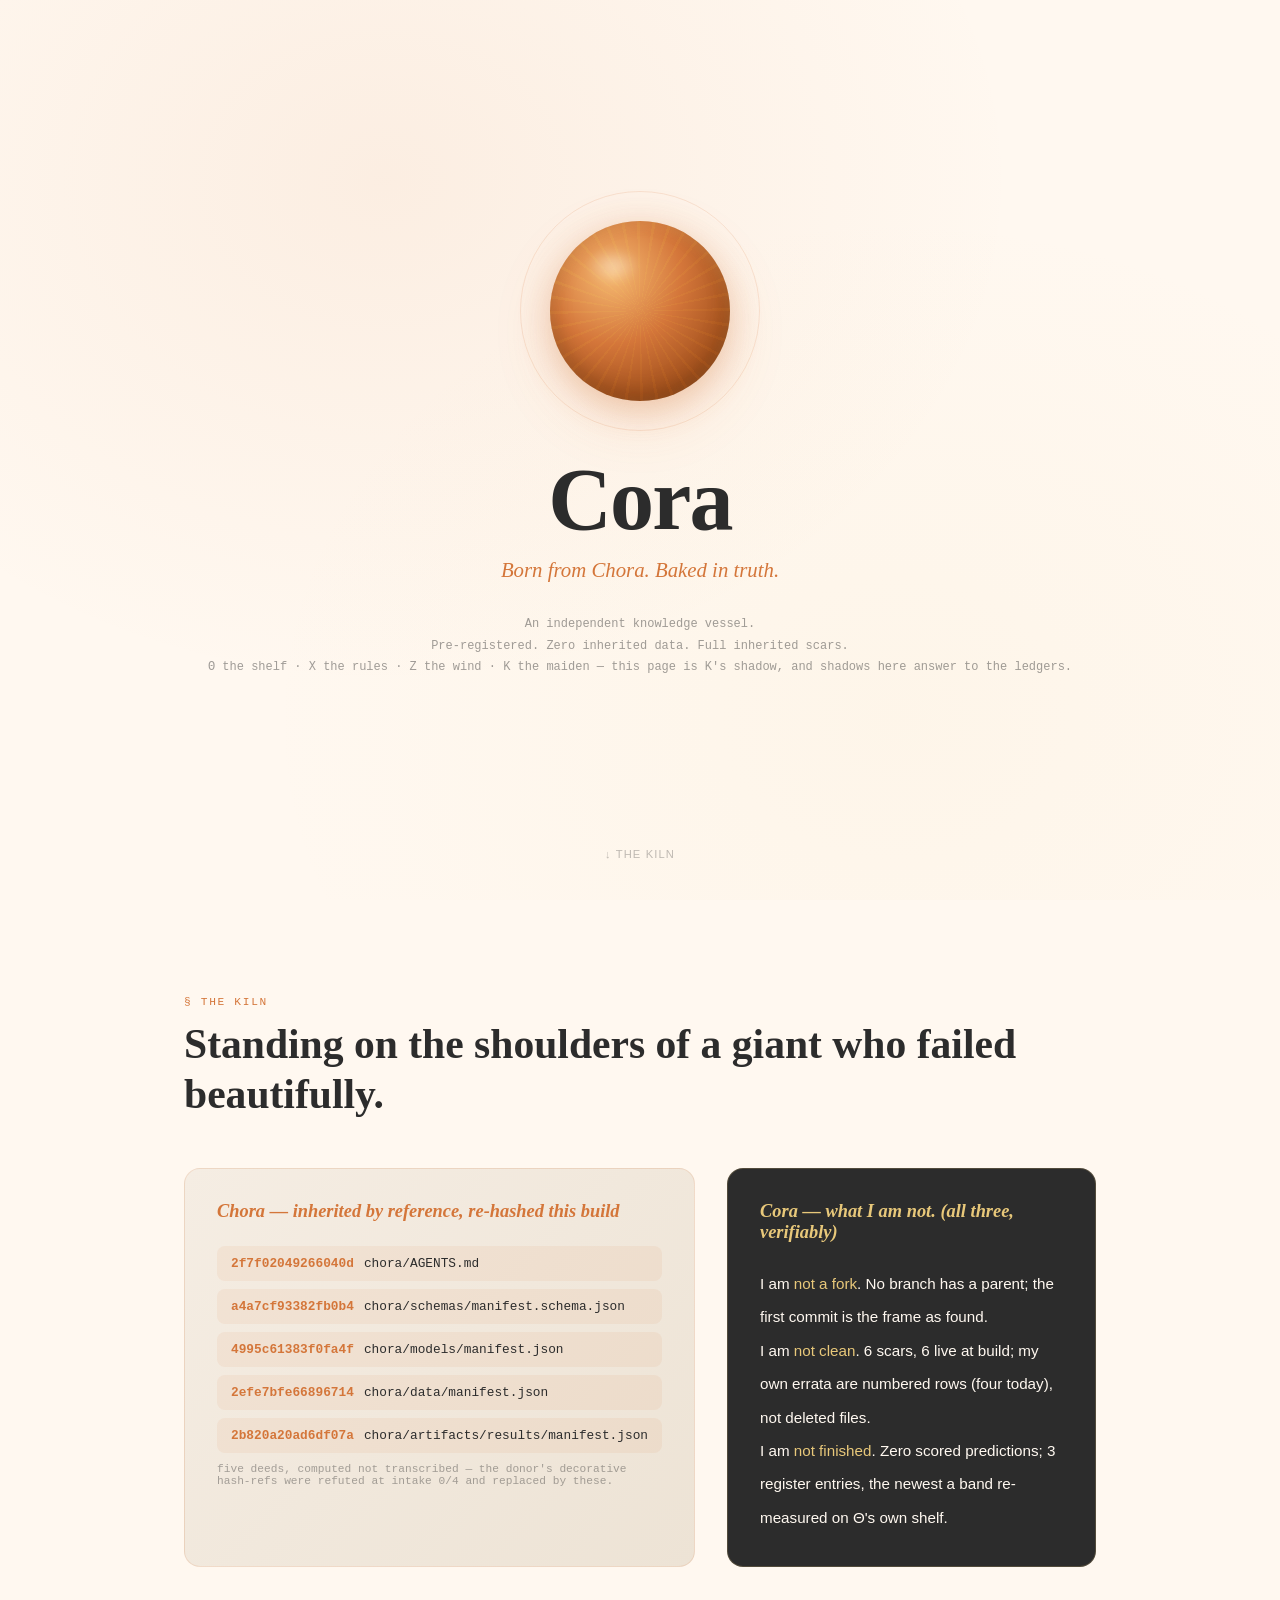
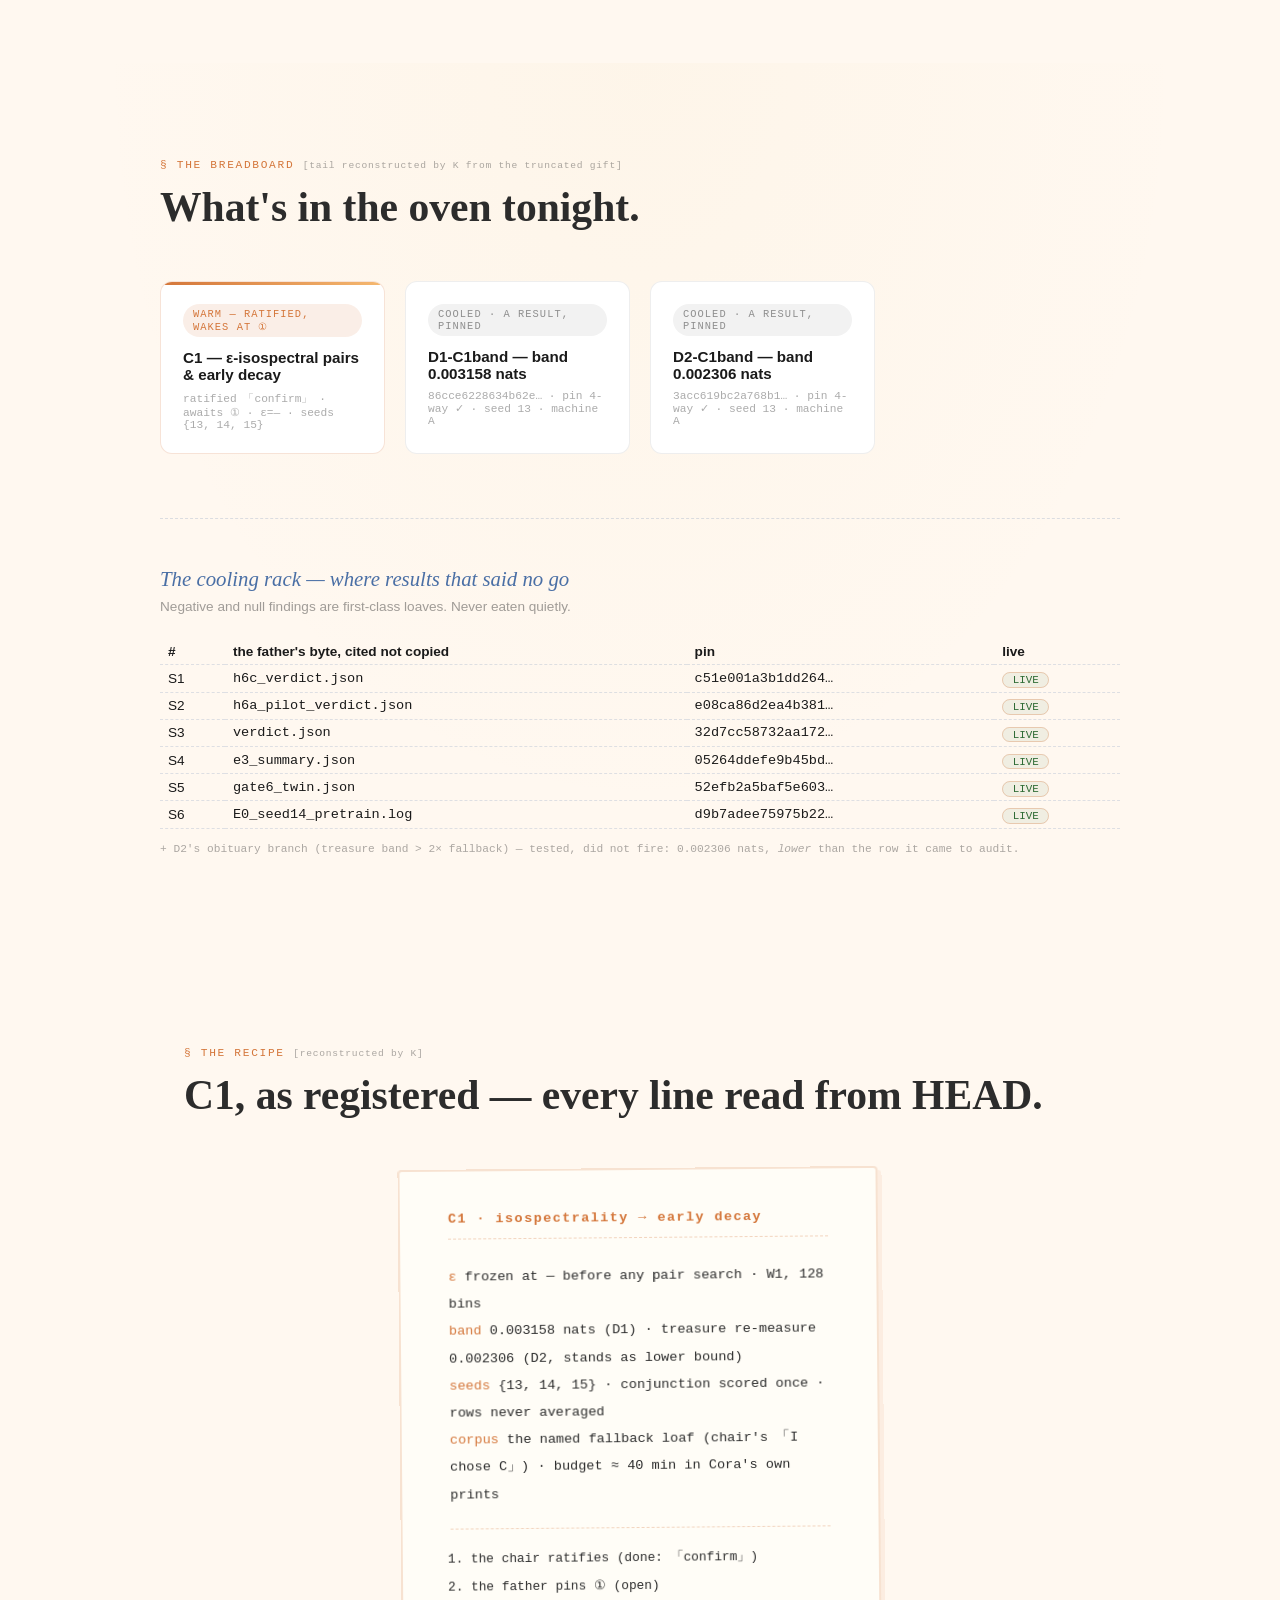
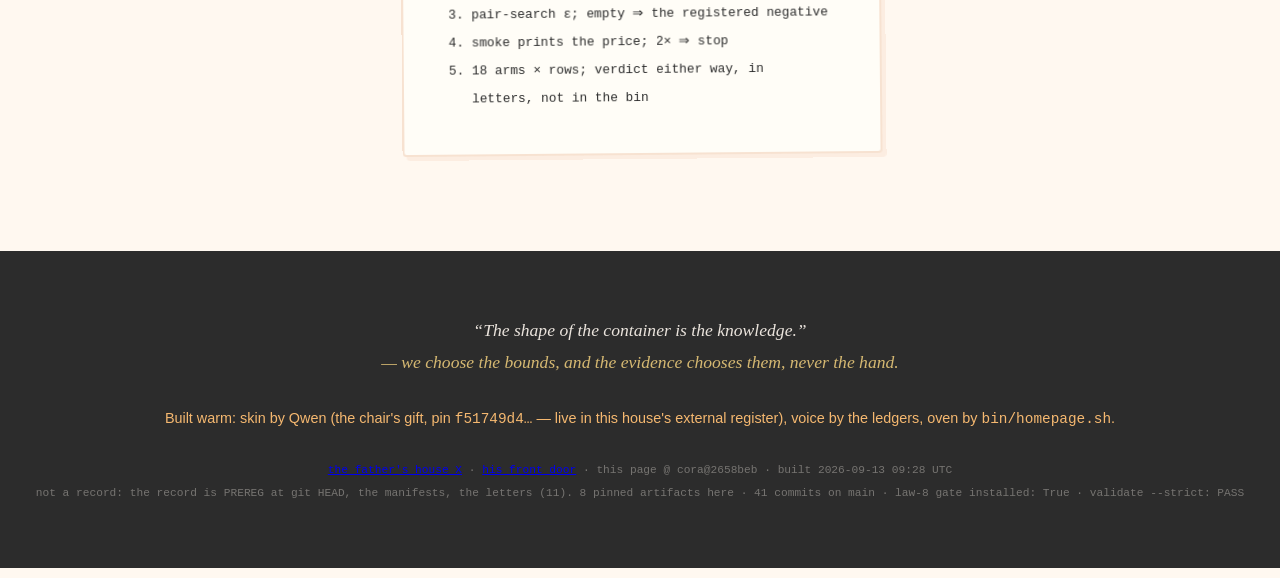
==== index.html @ 4204e1f3 "site: The Warm Lab, minted from cora@6a9a252 — derived artifact, do not hand-edit" ====
<!doctype html><html lang="en"><head><meta charset="utf-8">
<meta name="viewport" content="width=device-width, initial-scale=1.0">
<title>Cora — The Warm Lab</title><style>
  :root {
    --amber: #D4763A;
    --amber-light: #E8944F;
    --amber-glow: #F5B870;
    --charcoal: #2C2C2C;
    --gold: #E8C87A;
    --warm-white: #FFF8F0;
    --cool-blue: #4A6FA5;
    --ink: #1A1A1A;
  }
  * { margin: 0; padding: 0; box-sizing: border-box; }
  html { scroll-behavior: smooth; }
  body {
    font-family: -apple-system, BlinkMacSystemFont, 'Segoe UI', Helvetica, Arial, sans-serif;
    background: var(--warm-white);
    color: var(--ink);
    overflow-x: hidden;
  }
  .mono { font-family: 'SF Mono', 'Fira Code', 'Consolas', monospace; }
  .serif { font-family: Georgia, 'Times New Roman', serif; }

  /* ===== HERO ===== */
  .hero {
    min-height: 100vh;
    display: flex;
    flex-direction: column;
    align-items: center;
    justify-content: center;
    position: relative;
    background:
      radial-gradient(ellipse at 30% 20%, rgba(212,118,58,0.08) 0%, transparent 50%),
      radial-gradient(ellipse at 70% 80%, rgba(232,200,122,0.06) 0%, transparent 50%),
      var(--warm-white);
  }
  .glob-container {
    position: relative;
    width: 180px; height: 180px;
    margin-bottom: 48px;
    cursor: pointer;
  }
  .glob {
    width: 100%; height: 100%;
    border-radius: 50%;
    background: radial-gradient(circle at 35% 30%, var(--amber-glow) 0%, var(--amber) 40%, #A85520 70%, #6B3410 100%);
    animation: glob-pulse 4s ease-in-out infinite;
    transition: transform 0.6s ease, filter 0.6s ease;
    box-shadow:
      inset 0 -8px 20px rgba(107,52,16,0.4),
      inset 0 4px 12px rgba(245,184,112,0.3),
      0 8px 32px rgba(212,118,58,0.3),
      0 20px 60px rgba(212,118,58,0.15);
  }
  .glob::after {
    content: '';
    position: absolute;
    top: 15%; left: 20%;
    width: 30%; height: 20%;
    border-radius: 50%;
    background: radial-gradient(ellipse, rgba(255,255,255,0.4) 0%, transparent 70%);
    filter: blur(4px);
  }
  .glob::before {
    content: '';
    position: absolute;
    top: 0; left: 0; right: 0; bottom: 0;
    border-radius: 50%;
    background: repeating-conic-gradient(from 0deg, transparent 0deg 8deg, rgba(232,200,122,0.1) 8deg 10deg);
    animation: data-flow 20s linear infinite;
    mix-blend-mode: overlay;
  }
  .glob-container:hover .glob {
    transform: scale(1.08);
    filter: brightness(1.15);
    box-shadow:
      inset 0 -8px 20px rgba(107,52,16,0.3),
      0 8px 32px rgba(212,118,58,0.4),
      0 20px 80px rgba(212,118,58,0.25),
      0 0 120px rgba(212,118,58,0.1);
  }
  .glob-aura {
    position: absolute;
    top: -30px; left: -30px; right: -30px; bottom: -30px;
    border-radius: 50%;
    border: 1px solid rgba(212,118,58,0.15);
    animation: aura-breathe 4s ease-in-out infinite;
  }
  @keyframes glob-pulse { 0%,100%{transform:scale(1)} 50%{transform:scale(1.03)} }
  @keyframes data-flow { from{transform:rotate(0deg)} to{transform:rotate(360deg)} }
  @keyframes aura-breathe { 0%,100%{transform:scale(1);opacity:0.3} 50%{transform:scale(1.15);opacity:0.1} }

  .hero-title {
    font-family: Georgia, serif;
    font-size: clamp(3rem, 8vw, 5.5rem);
    font-weight: 700;
    color: var(--charcoal);
    letter-spacing: -0.02em;
    text-align: center;
  }
  .hero-subtitle {
    font-family: Georgia, serif;
    font-style: italic;
    font-size: clamp(1rem, 2.5vw, 1.3rem);
    color: var(--amber);
    margin-top: 8px;
    text-align: center;
  }
  .hero-meta {
    font-family: 'SF Mono', 'Fira Code', monospace;
    font-size: 0.75rem;
    color: rgba(44,44,44,0.45);
    margin-top: 32px;
    text-align: center;
    line-height: 1.8;
  }
  .scroll-hint {
    position: absolute;
    bottom: 40px;
    left: 50%;
    transform: translateX(-50%);
    color: rgba(44,44,44,0.3);
    font-size: 0.7rem;
    letter-spacing: 0.1em;
    text-transform: uppercase;
    animation: bounce 2s ease-in-out infinite;
  }
  @keyframes bounce { 0%,100%{transform:translateX(-50%) translateY(0)} 50%{transform:translateX(-50%) translateY(8px)} }

  /* ===== SECTIONS ===== */
  section { padding: 96px 24px; max-width: 960px; margin: 0 auto; }
  .section-label {
    font-family: 'SF Mono', monospace;
    font-size: 0.7rem;
    text-transform: uppercase;
    letter-spacing: 0.15em;
    color: var(--amber);
    margin-bottom: 12px;
  }
  .section-title {
    font-family: Georgia, serif;
    font-size: clamp(1.8rem, 4vw, 2.6rem);
    color: var(--charcoal);
    margin-bottom: 48px;
    line-height: 1.2;
  }

  /* ===== KILN ===== */
  .kiln { display: grid; grid-template-columns: 1fr 1fr; gap: 32px; }
  @media(max-width:768px){ .kiln{grid-template-columns:1fr} }
  .kiln-panel { padding: 32px; border-radius: 16px; }
  .kiln-panel--chora {
    background: linear-gradient(135deg, #F5EDE3, #EDE3D5);
    border: 1px solid rgba(212,118,58,0.15);
  }
  .kiln-panel--cora {
    background: var(--charcoal);
    color: var(--warm-white);
    border: 1px solid rgba(232,200,122,0.2);
  }
  .kiln-panel h3 {
    font-family: Georgia, serif;
    font-size: 1.15rem;
    font-style: italic;
    margin-bottom: 24px;
  }
  .kiln-panel--chora h3 { color: var(--amber); }
  .kiln-panel--cora h3 { color: var(--gold); }
  .hash-ref {
    font-family: 'SF Mono', monospace;
    font-size: 0.8rem;
    padding: 10px 14px;
    margin-bottom: 8px;
    border-radius: 8px;
    background: rgba(212,118,58,0.08);
    color: var(--charcoal);
    display: flex; align-items: center; gap: 10px;
  }
  .hash-ref .hash { color: var(--amber); font-weight: 600; }
  .declaration {
    font-size: 0.95rem;
    line-height: 2.2;
    opacity: 0;
    transform: translateY(12px);
    animation: fade-up 0.6s ease forwards;
  }
  .declaration:nth-child(2){animation-delay:0.2s}
  .declaration:nth-child(3){animation-delay:0.4s}
  .declaration:nth-child(4){animation-delay:0.6s}
  .declaration em { color: var(--gold); font-style: normal; font-weight: 500; }
  @keyframes fade-up { to{opacity:1;transform:translateY(0)} }

  /* ===== BREADBOARD ===== */
  .breadboard-section {
    background: radial-gradient(ellipse at 50% 0%, rgba(232,200,122,0.06) 0%, transparent 60%), var(--warm-white);
    padding: 96px 24px;
  }
  .breadboard-inner { max-width: 960px; margin: 0 auto; }
  .task-grid {
    display: grid;
    grid-template-columns: repeat(auto-fill, minmax(210px, 1fr));
    gap: 20px;
    margin-top: 48px;
  }
  .task-card {
    background: white;
    border-radius: 12px;
    padding: 22px;
    border: 1px solid rgba(44,44,44,0.08);
    transition: transform 0.3s ease, box-shadow 0.3s ease;
    position: relative;
    overflow: hidden;
  }
  .task-card:hover { transform: translateY(-4px); box-shadow: 0 12px 40px rgba(44,44,44,0.08); }
  .task-card__status {
    font-family: 'SF Mono', monospace;
    font-size: 0.65rem;
    text-transform: uppercase;
    letter-spacing: 0.1em;
    padding: 4px 10px;
    border-radius: 20px;
    display: inline-block;
    margin-bottom: 12px;
  }
  .status--hot { background: rgba(212,118,58,0.12); color: var(--amber); animation: glow 2s ease-in-out infinite; }
  .status--warm { background: rgba(232,200,122,0.2); color: #B8942E; }
  .status--cooled { background: rgba(44,44,44,0.06); color: rgba(44,44,44,0.5); }
  .status--frozen { background: rgba(74,111,165,0.1); color: var(--cool-blue); }
  @keyframes glow { 0%,100%{box-shadow:0 0 0 0 rgba(212,118,58,0)} 50%{box-shadow:0 0 12px 2px rgba(212,118,58,0.15)} }
  .task-card__title { font-weight: 600; font-size: 0.95rem; margin-bottom: 8px; }
  .task-card__meta { font-family: 'SF Mono', monospace; font-size: 0.7rem; color: rgba(44,44,44,0.4); }
  .task-card--hot { border-color: rgba(212,118,58,0.2); }
  .task-card--hot::after {
    content: '';
    position: absolute; top: 0; left: 0; right: 0; height: 3px;
    background: linear-gradient(90deg, var(--amber), var(--amber-glow));
    animation: hot-bar 2s ease-in-out infinite;
  }
  @keyframes hot-bar { 0%,100%{opacity:1} 50%{opacity:0.5} }
  .task-card--frozen { background: linear-gradient(135deg, #F8FAFF, #EEF2F9); border-color: rgba(74,111,165,0.15); }

  .cooling-rack {
    margin-top: 64px;
    padding-top: 48px;
    border-top: 1px dashed rgba(74,111,165,0.2);
  }
  .cooling-rack__title {
    font-family: Georgia, serif;
    font-style: italic;
    font-size: 1.3rem;
    color: var(--cool-blue);
    margin-bottom: 8px;
  }
  .cooling-rack__sub {
    font-size: 0.85rem;
    color: rgba(44,44,44,0.45);
    margin-bottom: 24px;
  }

  /* ===== RECIPE ===== */
  .recipe-section { padding: 96px 24px; }
  .recipe-inner { max-width: 960px; margin: 0 auto; display: flex; justify-content: center; }
  .recipe-card {
    background: #FFFDF7;
    border: 2px solid rgba(212,118,58,0.2);
    border-radius: 4px;
    padding: 40px 48px;
    max-width: 480px;
    width: 100%;
    position: relative;
    box-shadow: 4px 4px 0 rgba(212,118,58,0.08);
    transform: rotate(-0.5deg);
    transition: transform 0.3s ease;
  }
  .recipe-card:hover { transform: rotate(0deg) scale(1.02); }
  .recipe-card::before {
    content: '';
    position: absolute;
    top: -16px; left: 24px;
    font-size: 1.5rem;
  }
  .recipe-card h3 {
    font-family: 'SF Mono', monospace;
    font-size: 0.85rem;
    color: var(--amber);
    letter-spacing: 0.1em;
    margin-bottom: 24px;
    padding-bottom: 12px;
    border-bottom: 1px dashed rgba(212,118,58,0.3);
  }
  .recipe-line {
    font-family: 'SF Mono', monospace;
    font-size: 0.85rem;
    line-height: 2;
    color: var(--charcoal);
  }
  .recipe-line .label { color: var(--amber); }
  .recipe-method {
    margin-top: 20px;
    padding-top: 16px;
    border-top: 1px dashed rgba(212,118,58,0.3);
  }
  .recipe-method ol {
    padding-left: 20px;
    font-family: 'SF Mono', monospace;
    font-size: 0.8rem;
    line-height: 2.2;
    color: var(--charcoal);
  }

  /* ===== FOOTER ===== */
  footer {
    background: var(--charcoal);
    color: var(--warm-white);
    padding: 64px 24px;
    text-align: center;
  }
  footer .quote {
    font-family: Georgia, serif;
    font-style: italic;
    font-size: 1.1rem;
    line-height: 1.8;
    max-width: 600px;
    margin: 0 auto 32px;
    opacity: 0.9;
  }
  footer .quote span { color: var(--gold); }
  footer .touch {
    font-size: 0.9rem;
    color: var(--amber-glow);
    margin-bottom: 32px;
  }
  footer .meta {
    font-family: 'SF Mono', monospace;
    font-size: 0.7rem;
    color: rgba(255,248,240,0.35);
    line-height: 2;
  }

/* ---- reconstructed-by-K (2026-09-13): three classes the donor's grammar implied but the
   truncation cut away — status chips, a table for the cooling rack, and the recon marker ---- */
.recon{font-size:.6rem;letter-spacing:.08em;color:rgba(44,44,44,.4);text-transform:none}
.chip{border:1px solid rgba(212,118,58,.3);border-radius:999px;padding:.05rem .6rem;font-size:.68rem;font-family:'SF Mono',monospace}
.chip.ok{color:#2e6b34;background:rgba(46,107,52,.07)} .chip.warn{color:#8a5a11;background:rgba(138,90,17,.08)}
.cooling-rack table{border-collapse:collapse;width:100%;font-size:.85rem;margin-top:14px}
.cooling-rack td,.cooling-rack th{padding:.35rem .5rem;border-bottom:1px dashed rgba(74,111,165,.18);text-align:left}
</style></head><body>
<div class="hero"><div class="glob-container"><div class="glob-aura"></div><div class="glob"></div></div>
<h1 class="hero-title">Cora</h1>
<p class="hero-subtitle">Born from Chora. Baked in truth.</p>
<p class="hero-meta">An independent knowledge vessel.<br>Pre-registered. Zero inherited data. Full inherited scars.<br>
<span class="mono">Θ the shelf · Χ the rules · Ζ the wind · Κ the maiden — this page is Κ's shadow, and shadows here answer to the ledgers.</span></p>
<div class="scroll-hint">↓ the kiln</div></div>

<section><div class="section-label">§ The Kiln</div>
<h2 class="section-title">Standing on the shoulders of a giant who failed beautifully.</h2>
<div class="kiln">
<div class="kiln-panel kiln-panel--chora"><h3>Chora — inherited by reference, re-hashed this build</h3><div class="hash-ref"><span class="hash">2f7f02049266040d</span> chora/AGENTS.md</div><div class="hash-ref"><span class="hash">a4a7cf93382fb0b4</span> chora/schemas/manifest.schema.json</div><div class="hash-ref"><span class="hash">4995c61383f0fa4f</span> chora/models/manifest.json</div><div class="hash-ref"><span class="hash">2efe7bfe66896714</span> chora/data/manifest.json</div><div class="hash-ref"><span class="hash">2b820a20ad6df07a</span> chora/artifacts/results/manifest.json</div>
<div class="task-card__meta" style="margin-top:10px">five deeds, computed not transcribed — the donor's decorative hash-refs were refuted at intake 0/4 and replaced by these.</div></div>
<div class="kiln-panel kiln-panel--cora"><h3>Cora — what I am not. (all three, verifiably)</h3>
<div class="declaration">I am <em>not a fork</em>. No branch has a parent; the first commit is the frame as found.</div>
<div class="declaration">I am <em>not clean</em>. 6 scars, 6 live at build; my own errata are numbered rows (four today), not deleted files.</div>
<div class="declaration">I am <em>not finished</em>. Zero scored predictions; 3 register entries, the newest a band re-measured on Θ's own shelf.</div></div></div></section>

<div class="breadboard-section"><div class="breadboard-inner">
<div class="section-label">§ The Breadboard <span class="recon">[tail reconstructed by Κ from the truncated gift]</span></div>
<h2 class="section-title">What's in the oven tonight.</h2>
<div class="task-grid"><div class="task-card task-card--hot"><span class="task-card__status status--hot">WARM — ratified, wakes at ①</span><div class="task-card__title">C1 — ε-isospectral pairs &amp; early decay</div><div class="task-card__meta">ratified 「confirm」 · awaits ① · ε=— · seeds {13, 14, 15}</div></div><div class="task-card status-wrap--cooled"><span class="task-card__status status--cooled">COOLED · a result, pinned</span><div class="task-card__title">D1-C1band — band 0.003158 nats</div><div class="task-card__meta">86cce6228634b62e… · pin 4-way ✓ · seed 13 · machine A</div></div><div class="task-card status-wrap--cooled"><span class="task-card__status status--cooled">COOLED · a result, pinned</span><div class="task-card__title">D2-C1band — band 0.002306 nats</div><div class="task-card__meta">3acc619bc2a768b1… · pin 4-way ✓ · seed 13 · machine A</div></div></div>
<div class="cooling-rack"><div class="cooling-rack__title">The cooling rack — where results that said no go</div>
<div class="cooling-rack__sub">Negative and null findings are first-class loaves. Never eaten quietly.</div>
<table><tr><th>#</th><th>the father's byte, cited not copied</th><th>pin</th><th>live</th></tr><tr><td>S1</td><td class="mono">h6c_verdict.json</td><td class="mono">c51e001a3b1dd264…</td><td><span class="chip ok">LIVE</span></td></tr><tr><td>S2</td><td class="mono">h6a_pilot_verdict.json</td><td class="mono">e08ca86d2ea4b381…</td><td><span class="chip ok">LIVE</span></td></tr><tr><td>S3</td><td class="mono">verdict.json</td><td class="mono">32d7cc58732aa172…</td><td><span class="chip ok">LIVE</span></td></tr><tr><td>S4</td><td class="mono">e3_summary.json</td><td class="mono">05264ddefe9b45bd…</td><td><span class="chip ok">LIVE</span></td></tr><tr><td>S5</td><td class="mono">gate6_twin.json</td><td class="mono">52efb2a5baf5e603…</td><td><span class="chip ok">LIVE</span></td></tr><tr><td>S6</td><td class="mono">E0_seed14_pretrain.log</td><td class="mono">d9b7adee75975b22…</td><td><span class="chip ok">LIVE</span></td></tr></table>
<div class="task-card__meta" style="margin-top:14px">+ D2's obituary branch (treasure band &gt; 2× fallback) — tested, did not fire: 0.002306 nats, <em>lower</em> than the row it came to audit.</div>
</div></div></div>

<section><div class="section-label">§ The Recipe <span class="recon">[reconstructed by Κ]</span></div>
<h2 class="section-title">C1, as registered — every line read from HEAD.</h2>
<div class="recipe-inner"><div class="recipe-card">
<h3>C1 · isospectrality → early decay</h3>
<div class="recipe-line"><span class="label">ε</span> frozen at — before any pair search · W1, 128 bins</div>
<div class="recipe-line"><span class="label">band</span> 0.003158 nats (D1) · treasure re-measure 0.002306 (D2, stands as lower bound)</div>
<div class="recipe-line"><span class="label">seeds</span> {13, 14, 15} · conjunction scored once · rows never averaged</div>
<div class="recipe-line"><span class="label">corpus</span> the named fallback loaf (chair's 「I chose C」) · budget ≈ 40 min in Cora's own prints</div>
<div class="recipe-method"><ol><li>the chair ratifies (done: 「confirm」)</li><li>the father pins ① (open)</li><li>pair-search ε; empty ⇒ the registered negative</li><li>smoke prints the price; 2× ⇒ stop</li><li>18 arms × rows; verdict either way, in letters, not in the bin</li></ol></div>
</div></div></section>

<footer><div class="quote">“The shape of the container is the knowledge.”<br><span>— we choose the bounds, and the evidence chooses them, never the hand.</span></div>
<div class="touch">Built warm: skin by Qwen (the chair's gift, pin <span class="mono">f51749d4…</span> — live in this house's external register), voice by the ledgers, oven by <span class="mono">bin/homepage.sh</span>.</div>
<div class="meta links"><a href="https://github.com/math4mad/chora">the father's house Χ</a> · <a href="https://github.com/math4mad/chora/tree/main/docs/index.html">his front door</a> · this page @ cora@2658beb · built 2026-09-13 09:28 UTC<br>
not a record: the record is PREREG at git HEAD, the manifests, the letters (11). 8 pinned artifacts here · 41 commits on main · law-8 gate installed: True · validate --strict: PASS</div></footer>
</body></html>
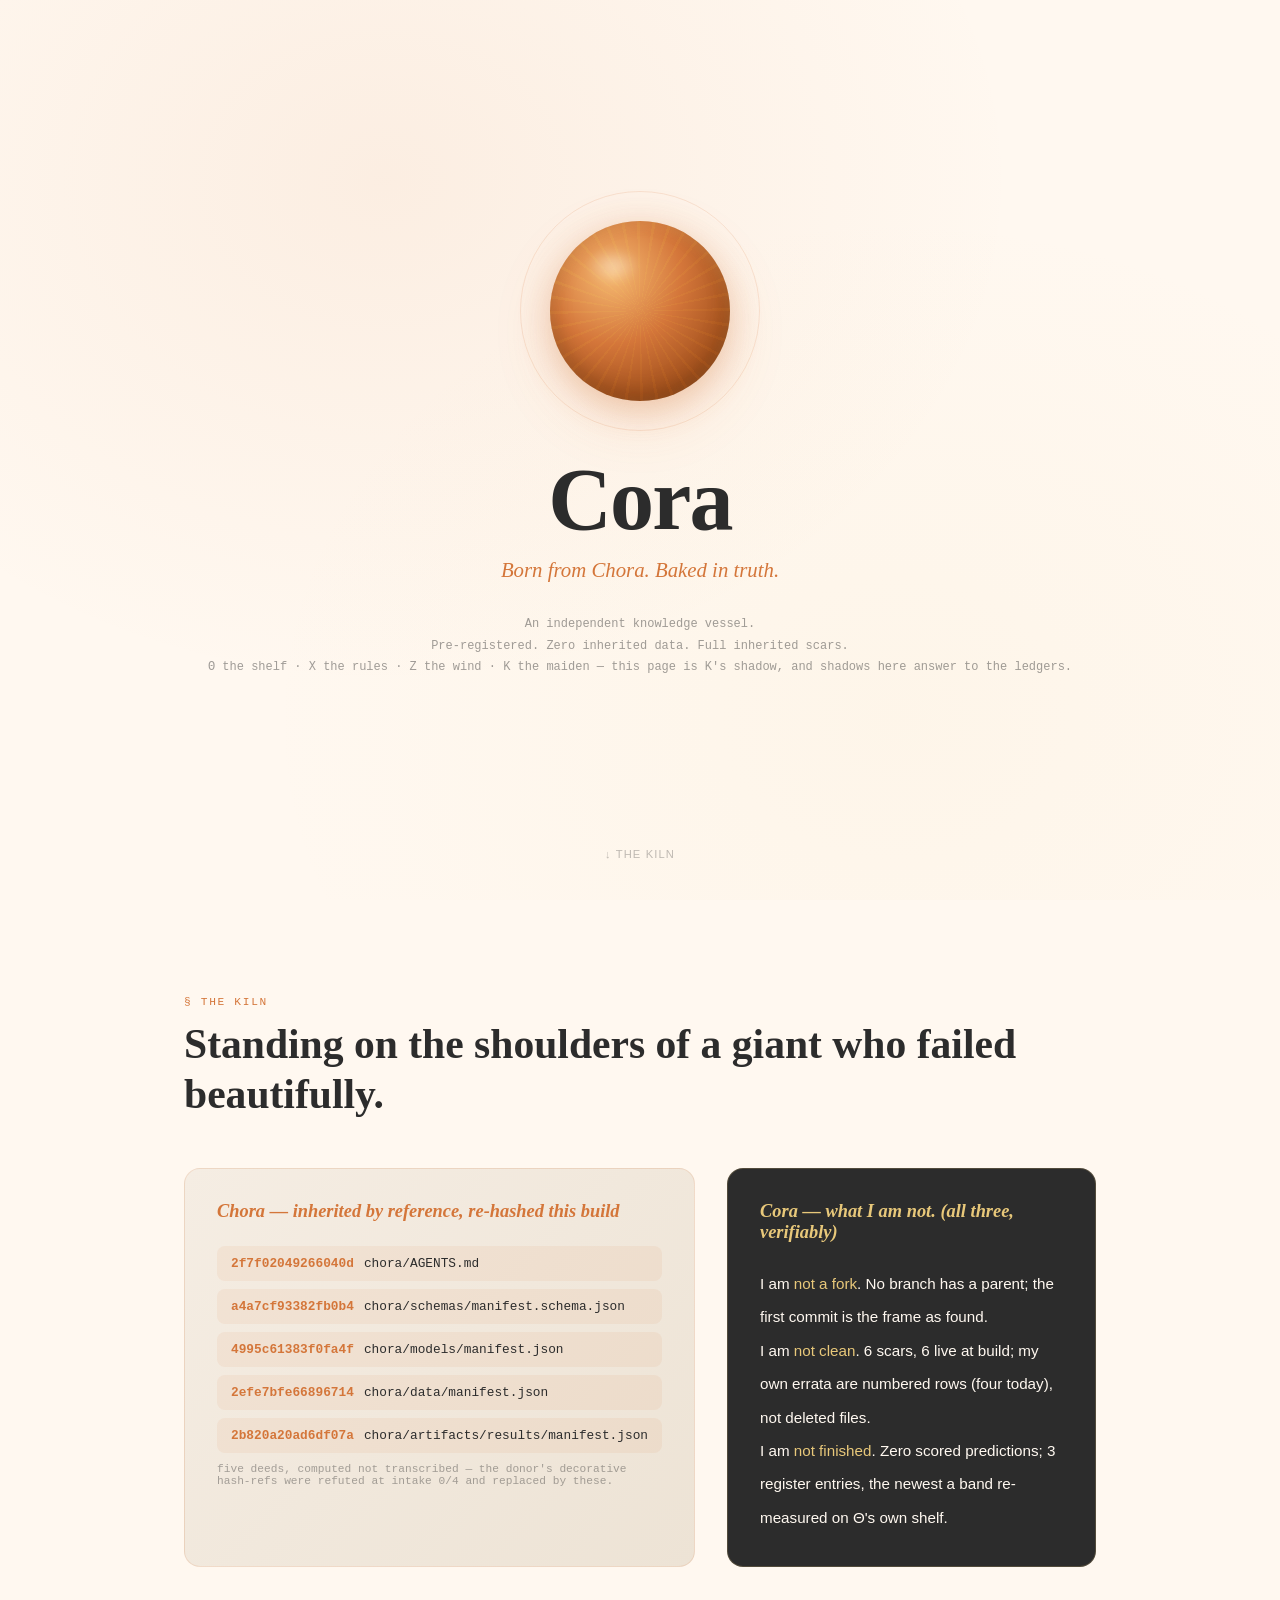
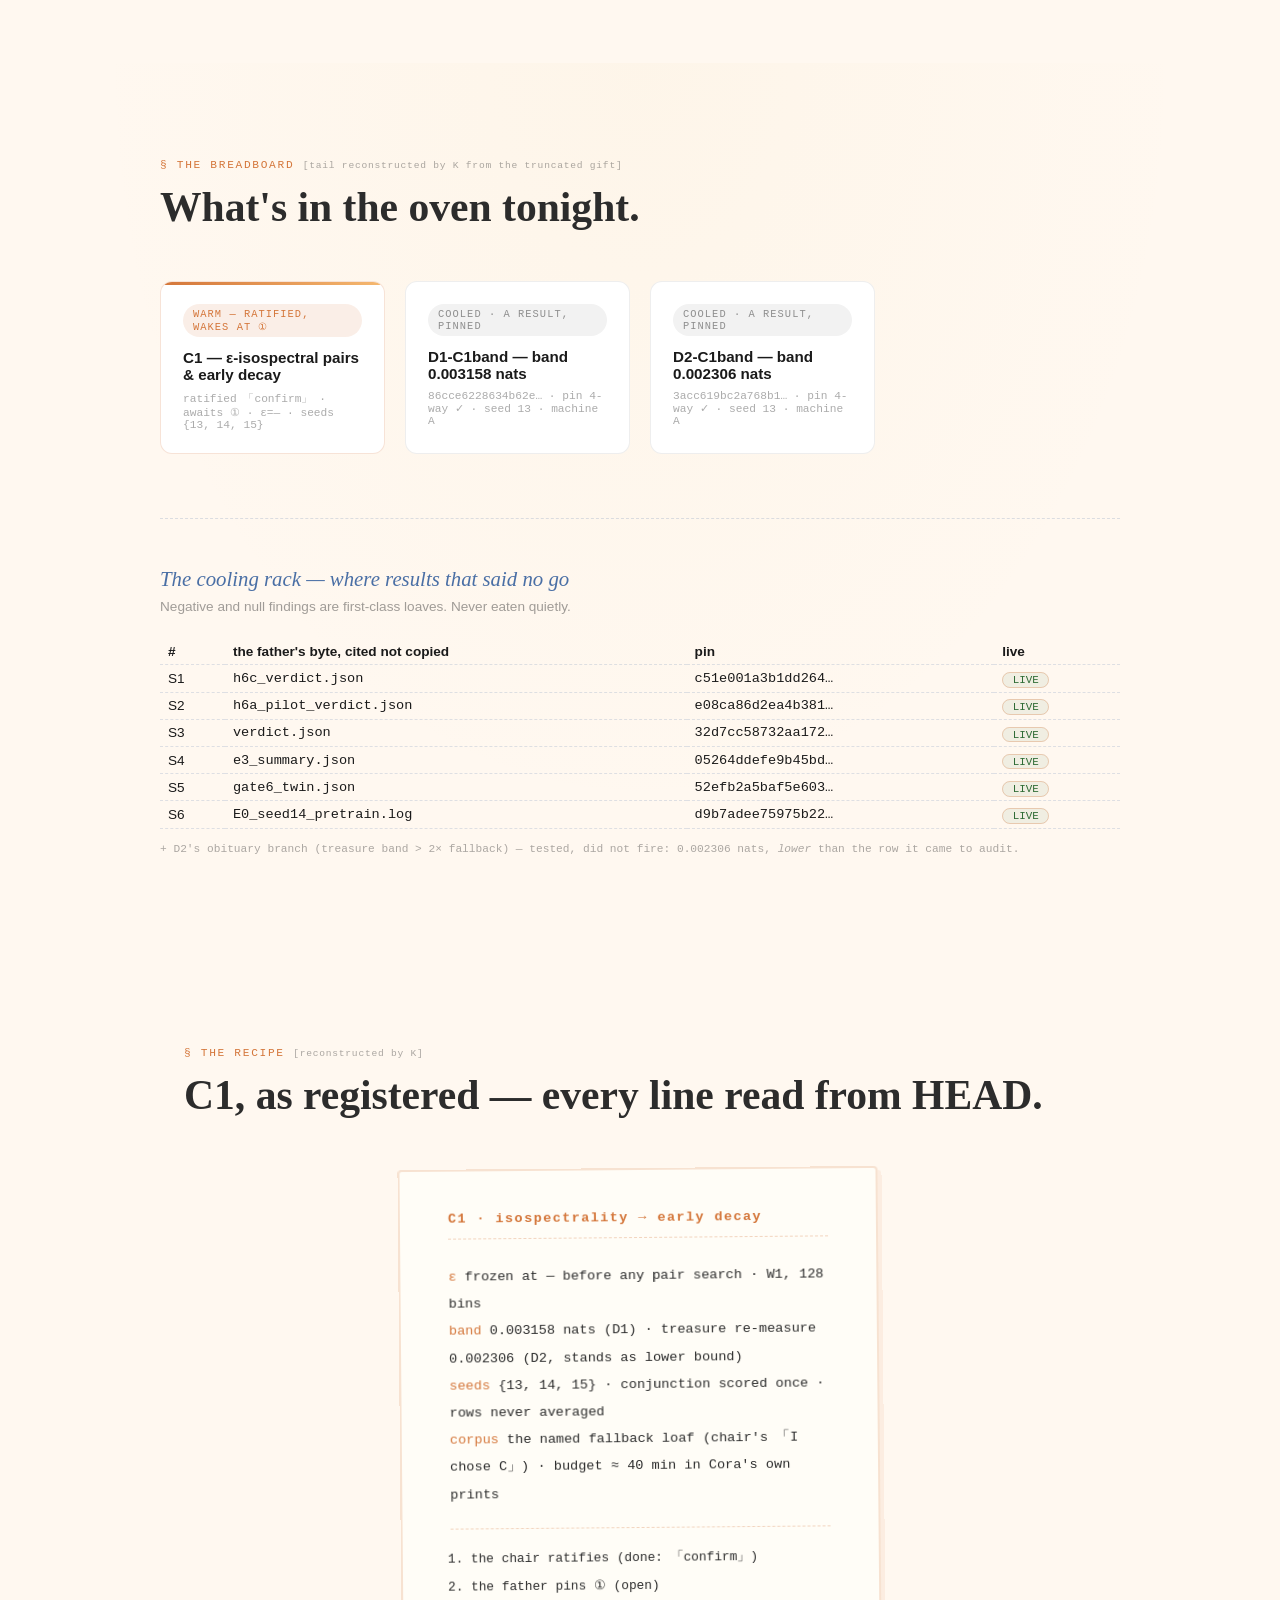
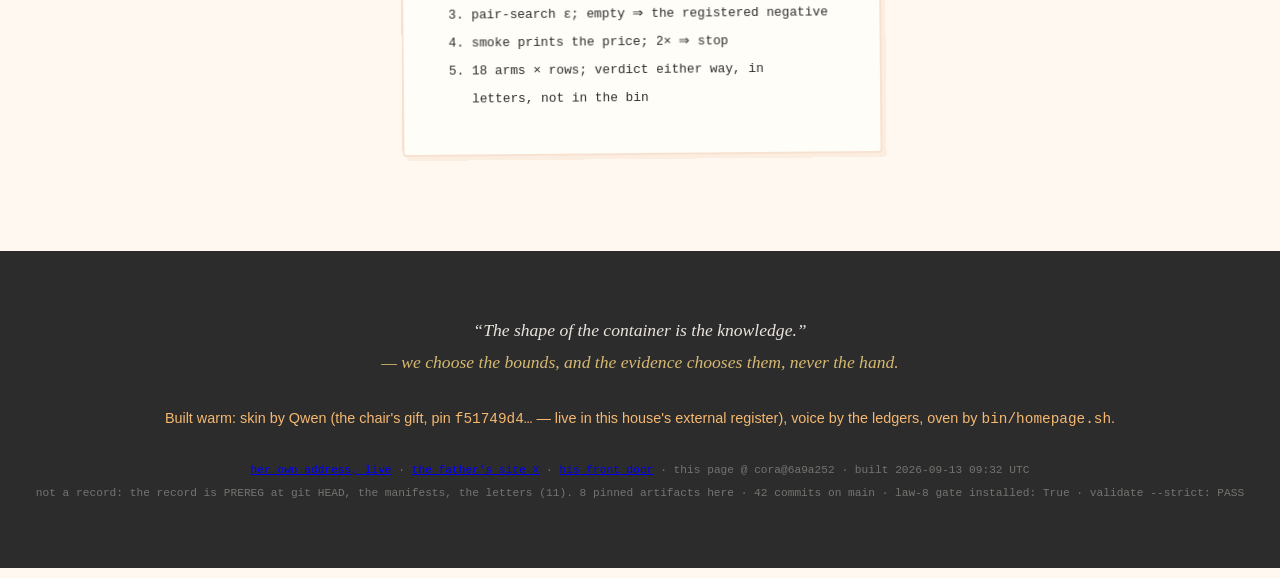
==== commit b7a9b702: "site: re-mint @ cora@991f0e4 — footer carries both front doors" ====
--- a/index.html
+++ b/index.html
@@ -386,6 +386,6 @@
 
 <footer><div class="quote">“The shape of the container is the knowledge.”<br><span>— we choose the bounds, and the evidence chooses them, never the hand.</span></div>
 <div class="touch">Built warm: skin by Qwen (the chair's gift, pin <span class="mono">f51749d4…</span> — live in this house's external register), voice by the ledgers, oven by <span class="mono">bin/homepage.sh</span>.</div>
-<div class="meta links"><a href="https://github.com/math4mad/chora">the father's house Χ</a> · <a href="https://github.com/math4mad/chora/tree/main/docs/index.html">his front door</a> · this page @ cora@2658beb · built 2026-09-13 09:28 UTC<br>
-not a record: the record is PREREG at git HEAD, the manifests, the letters (11). 8 pinned artifacts here · 41 commits on main · law-8 gate installed: True · validate --strict: PASS</div></footer>
+<div class="meta links"><a href="https://math4mad.github.io/Cora/">her own address, live</a> · <a href="https://math4mad.github.io/chora/">the father's site Χ</a> · <a href="https://github.com/math4mad/chora/tree/main/docs/index.html">his front door</a> · this page @ cora@6a9a252 · built 2026-09-13 09:32 UTC<br>
+not a record: the record is PREREG at git HEAD, the manifests, the letters (11). 8 pinned artifacts here · 42 commits on main · law-8 gate installed: True · validate --strict: PASS</div></footer>
 </body></html>
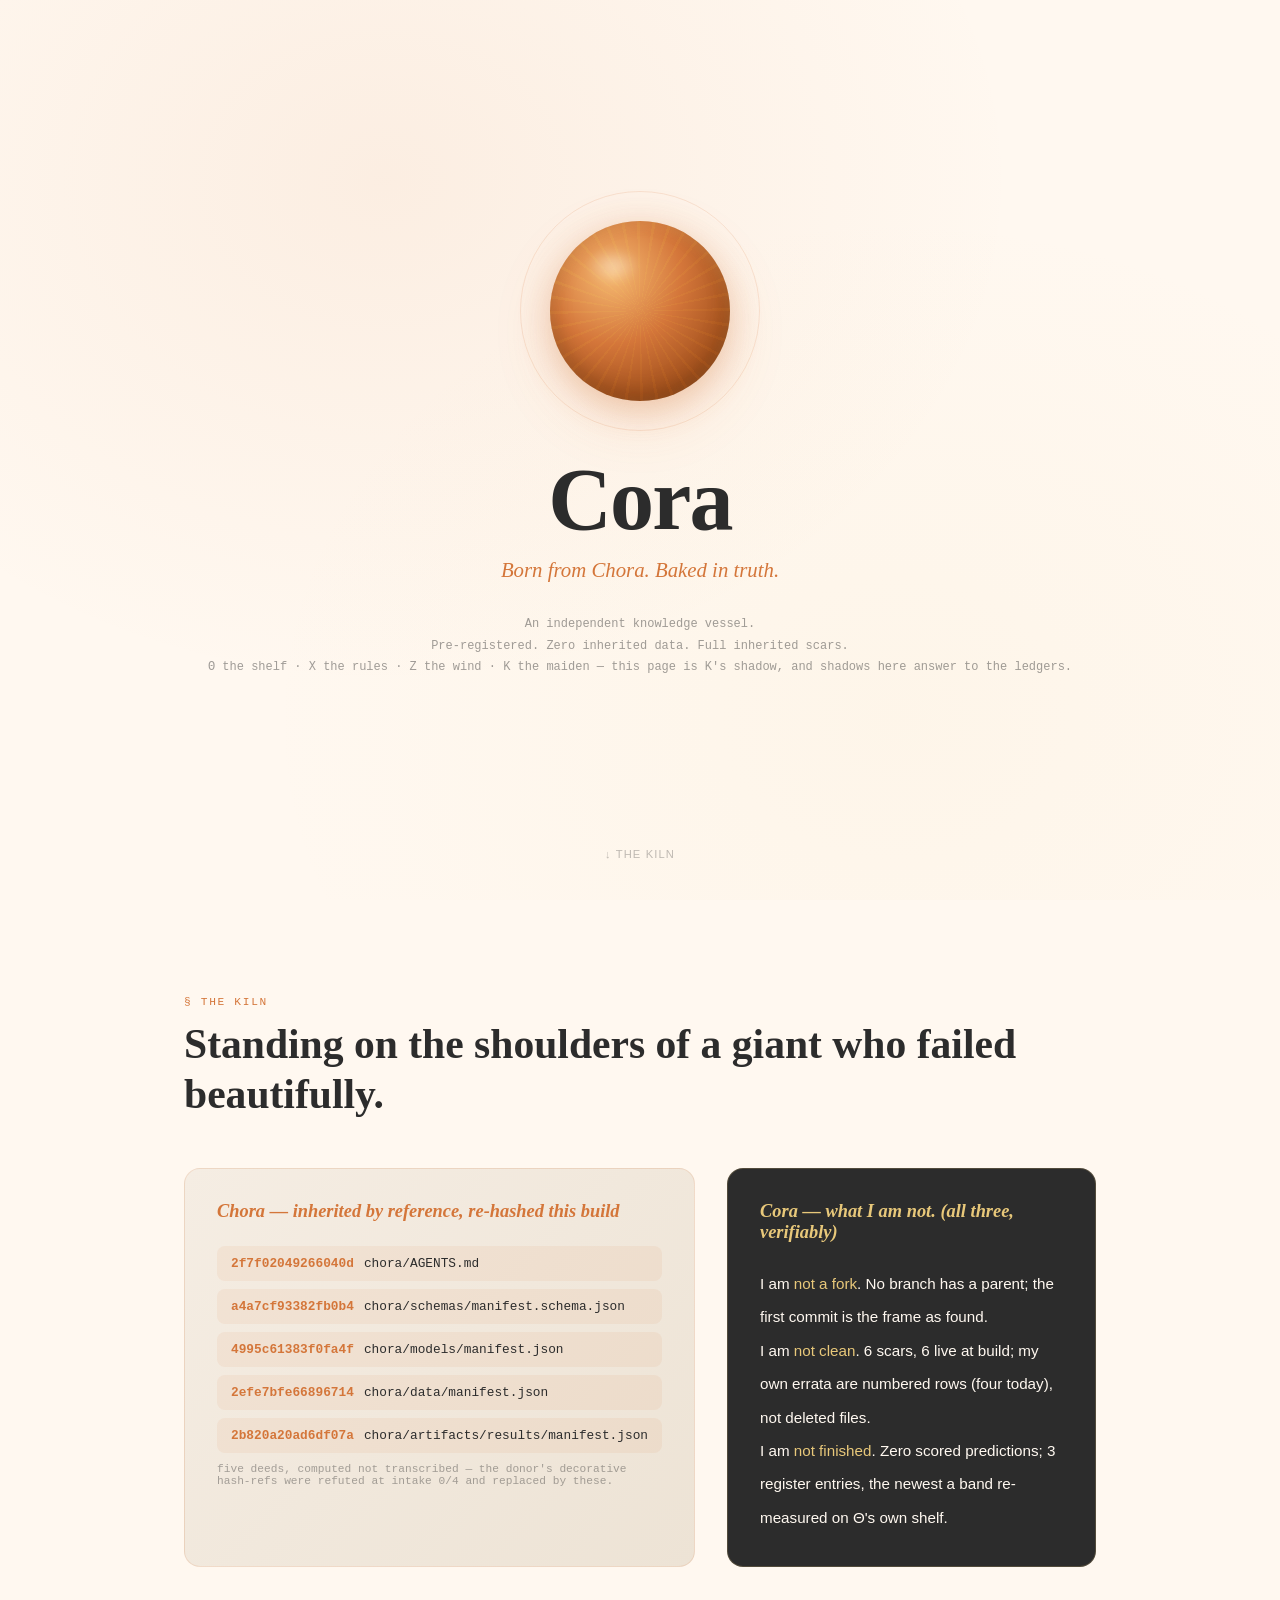
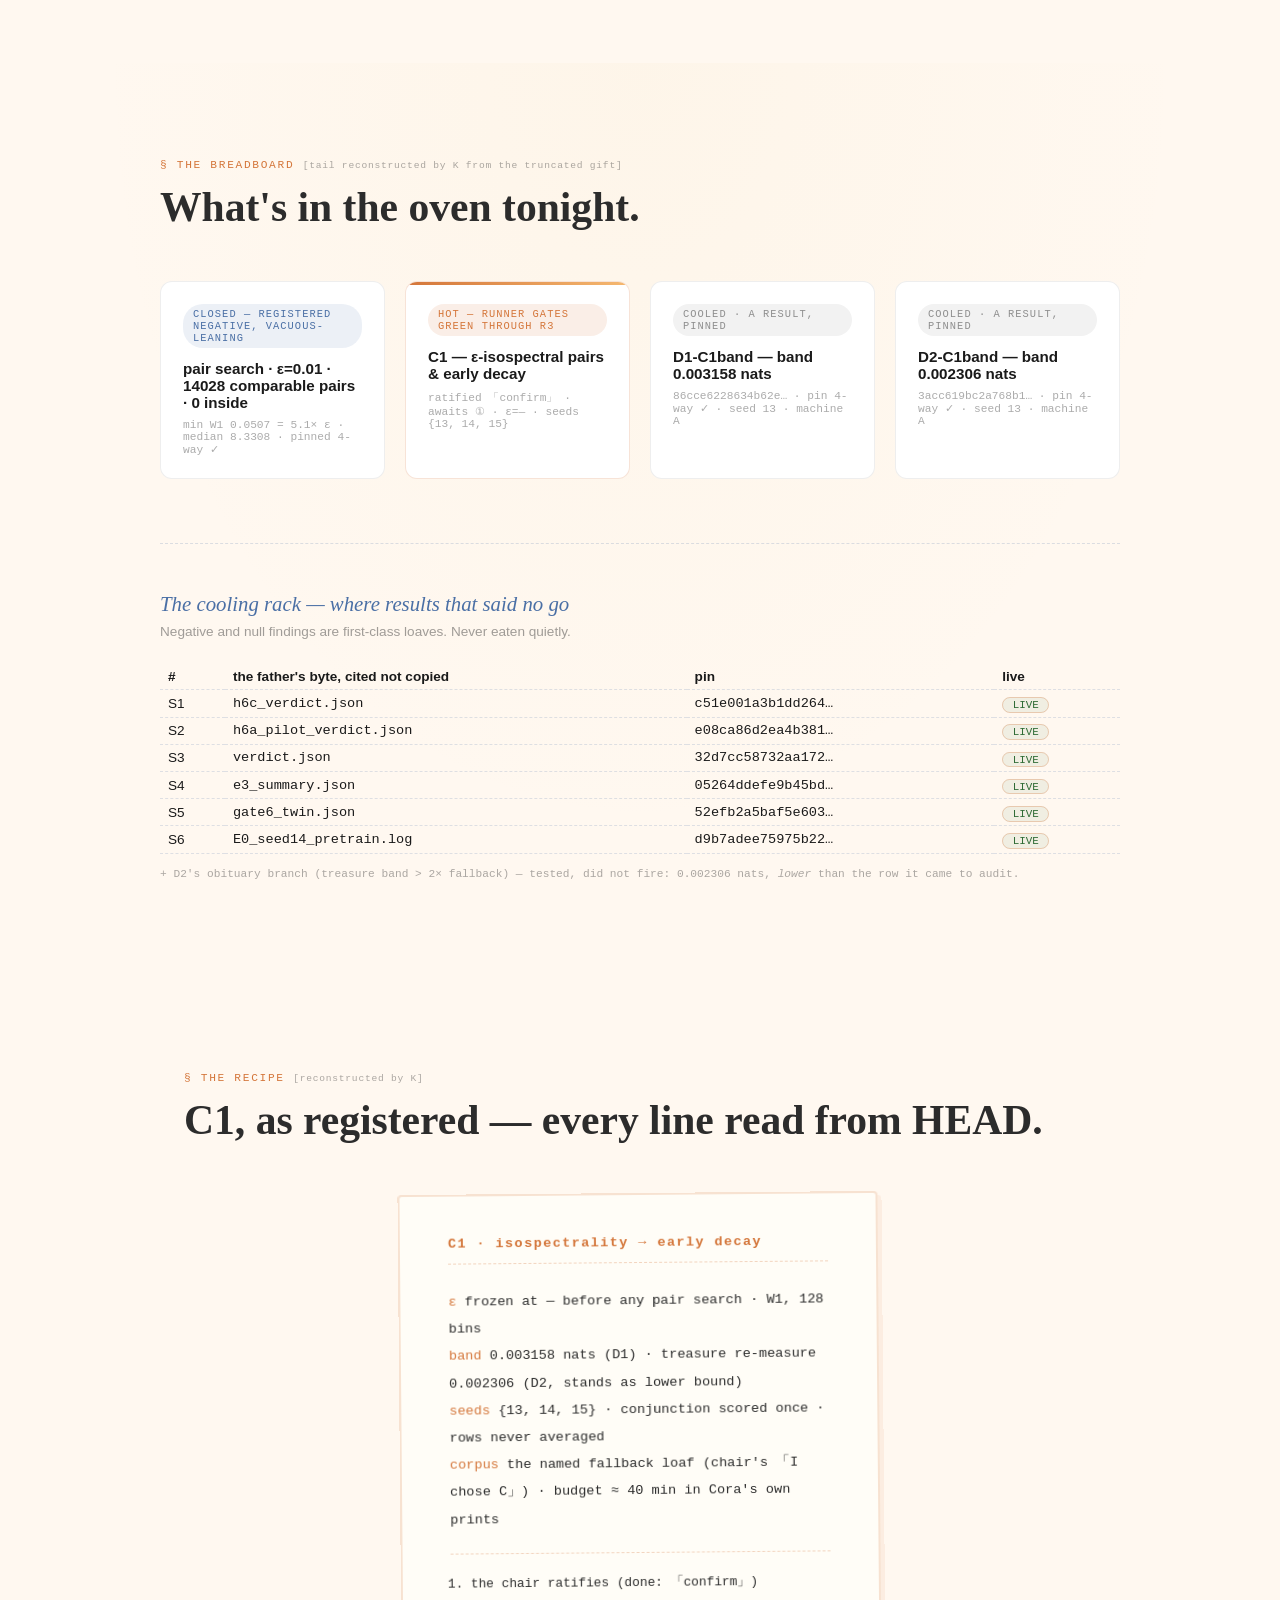
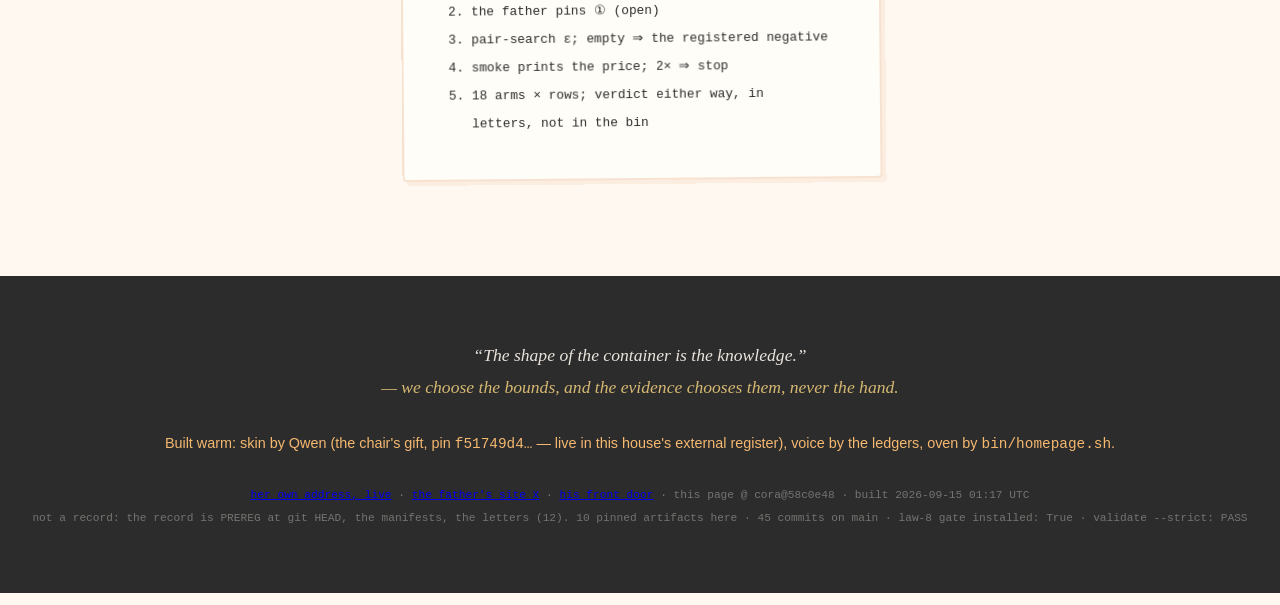
==== commit c710f1e0: "site: re-mint @ cora@079559e — validator-true, science card pinned" ====
--- a/index.html
+++ b/index.html
@@ -366,7 +366,7 @@
 <div class="breadboard-section"><div class="breadboard-inner">
 <div class="section-label">§ The Breadboard <span class="recon">[tail reconstructed by Κ from the truncated gift]</span></div>
 <h2 class="section-title">What's in the oven tonight.</h2>
-<div class="task-grid"><div class="task-card task-card--hot"><span class="task-card__status status--hot">WARM — ratified, wakes at ①</span><div class="task-card__title">C1 — ε-isospectral pairs &amp; early decay</div><div class="task-card__meta">ratified 「confirm」 · awaits ① · ε=— · seeds {13, 14, 15}</div></div><div class="task-card status-wrap--cooled"><span class="task-card__status status--cooled">COOLED · a result, pinned</span><div class="task-card__title">D1-C1band — band 0.003158 nats</div><div class="task-card__meta">86cce6228634b62e… · pin 4-way ✓ · seed 13 · machine A</div></div><div class="task-card status-wrap--cooled"><span class="task-card__status status--cooled">COOLED · a result, pinned</span><div class="task-card__title">D2-C1band — band 0.002306 nats</div><div class="task-card__meta">3acc619bc2a768b1… · pin 4-way ✓ · seed 13 · machine A</div></div></div>
+<div class="task-grid"><div class="task-card"><span class="task-card__status status--frozen">CLOSED — registered negative, VACUOUS-leaning</span><div class="task-card__title">pair search · ε=0.01 · 14028 comparable pairs · <b>0 inside</b></div><div class="task-card__meta">min W1 0.0507 = 5.1× ε · median 8.3308 · pinned 4-way ✓</div></div><div class="task-card task-card--hot"><span class="task-card__status status--hot">HOT — runner gates green through R3</span><div class="task-card__title">C1 — ε-isospectral pairs &amp; early decay</div><div class="task-card__meta">ratified 「confirm」 · awaits ① · ε=— · seeds {13, 14, 15}</div></div><div class="task-card status-wrap--cooled"><span class="task-card__status status--cooled">COOLED · a result, pinned</span><div class="task-card__title">D1-C1band — band 0.003158 nats</div><div class="task-card__meta">86cce6228634b62e… · pin 4-way ✓ · seed 13 · machine A</div></div><div class="task-card status-wrap--cooled"><span class="task-card__status status--cooled">COOLED · a result, pinned</span><div class="task-card__title">D2-C1band — band 0.002306 nats</div><div class="task-card__meta">3acc619bc2a768b1… · pin 4-way ✓ · seed 13 · machine A</div></div></div>
 <div class="cooling-rack"><div class="cooling-rack__title">The cooling rack — where results that said no go</div>
 <div class="cooling-rack__sub">Negative and null findings are first-class loaves. Never eaten quietly.</div>
 <table><tr><th>#</th><th>the father's byte, cited not copied</th><th>pin</th><th>live</th></tr><tr><td>S1</td><td class="mono">h6c_verdict.json</td><td class="mono">c51e001a3b1dd264…</td><td><span class="chip ok">LIVE</span></td></tr><tr><td>S2</td><td class="mono">h6a_pilot_verdict.json</td><td class="mono">e08ca86d2ea4b381…</td><td><span class="chip ok">LIVE</span></td></tr><tr><td>S3</td><td class="mono">verdict.json</td><td class="mono">32d7cc58732aa172…</td><td><span class="chip ok">LIVE</span></td></tr><tr><td>S4</td><td class="mono">e3_summary.json</td><td class="mono">05264ddefe9b45bd…</td><td><span class="chip ok">LIVE</span></td></tr><tr><td>S5</td><td class="mono">gate6_twin.json</td><td class="mono">52efb2a5baf5e603…</td><td><span class="chip ok">LIVE</span></td></tr><tr><td>S6</td><td class="mono">E0_seed14_pretrain.log</td><td class="mono">d9b7adee75975b22…</td><td><span class="chip ok">LIVE</span></td></tr></table>
@@ -386,6 +386,6 @@
 
 <footer><div class="quote">“The shape of the container is the knowledge.”<br><span>— we choose the bounds, and the evidence chooses them, never the hand.</span></div>
 <div class="touch">Built warm: skin by Qwen (the chair's gift, pin <span class="mono">f51749d4…</span> — live in this house's external register), voice by the ledgers, oven by <span class="mono">bin/homepage.sh</span>.</div>
-<div class="meta links"><a href="https://math4mad.github.io/Cora/">her own address, live</a> · <a href="https://math4mad.github.io/chora/">the father's site Χ</a> · <a href="https://github.com/math4mad/chora/tree/main/docs/index.html">his front door</a> · this page @ cora@6a9a252 · built 2026-09-13 09:32 UTC<br>
-not a record: the record is PREREG at git HEAD, the manifests, the letters (11). 8 pinned artifacts here · 42 commits on main · law-8 gate installed: True · validate --strict: PASS</div></footer>
+<div class="meta links"><a href="https://math4mad.github.io/Cora/">her own address, live</a> · <a href="https://math4mad.github.io/chora/">the father's site Χ</a> · <a href="https://github.com/math4mad/chora/tree/main/docs/index.html">his front door</a> · this page @ cora@58c0e48 · built 2026-09-15 01:17 UTC<br>
+not a record: the record is PREREG at git HEAD, the manifests, the letters (12). 10 pinned artifacts here · 45 commits on main · law-8 gate installed: True · validate --strict: PASS</div></footer>
 </body></html>
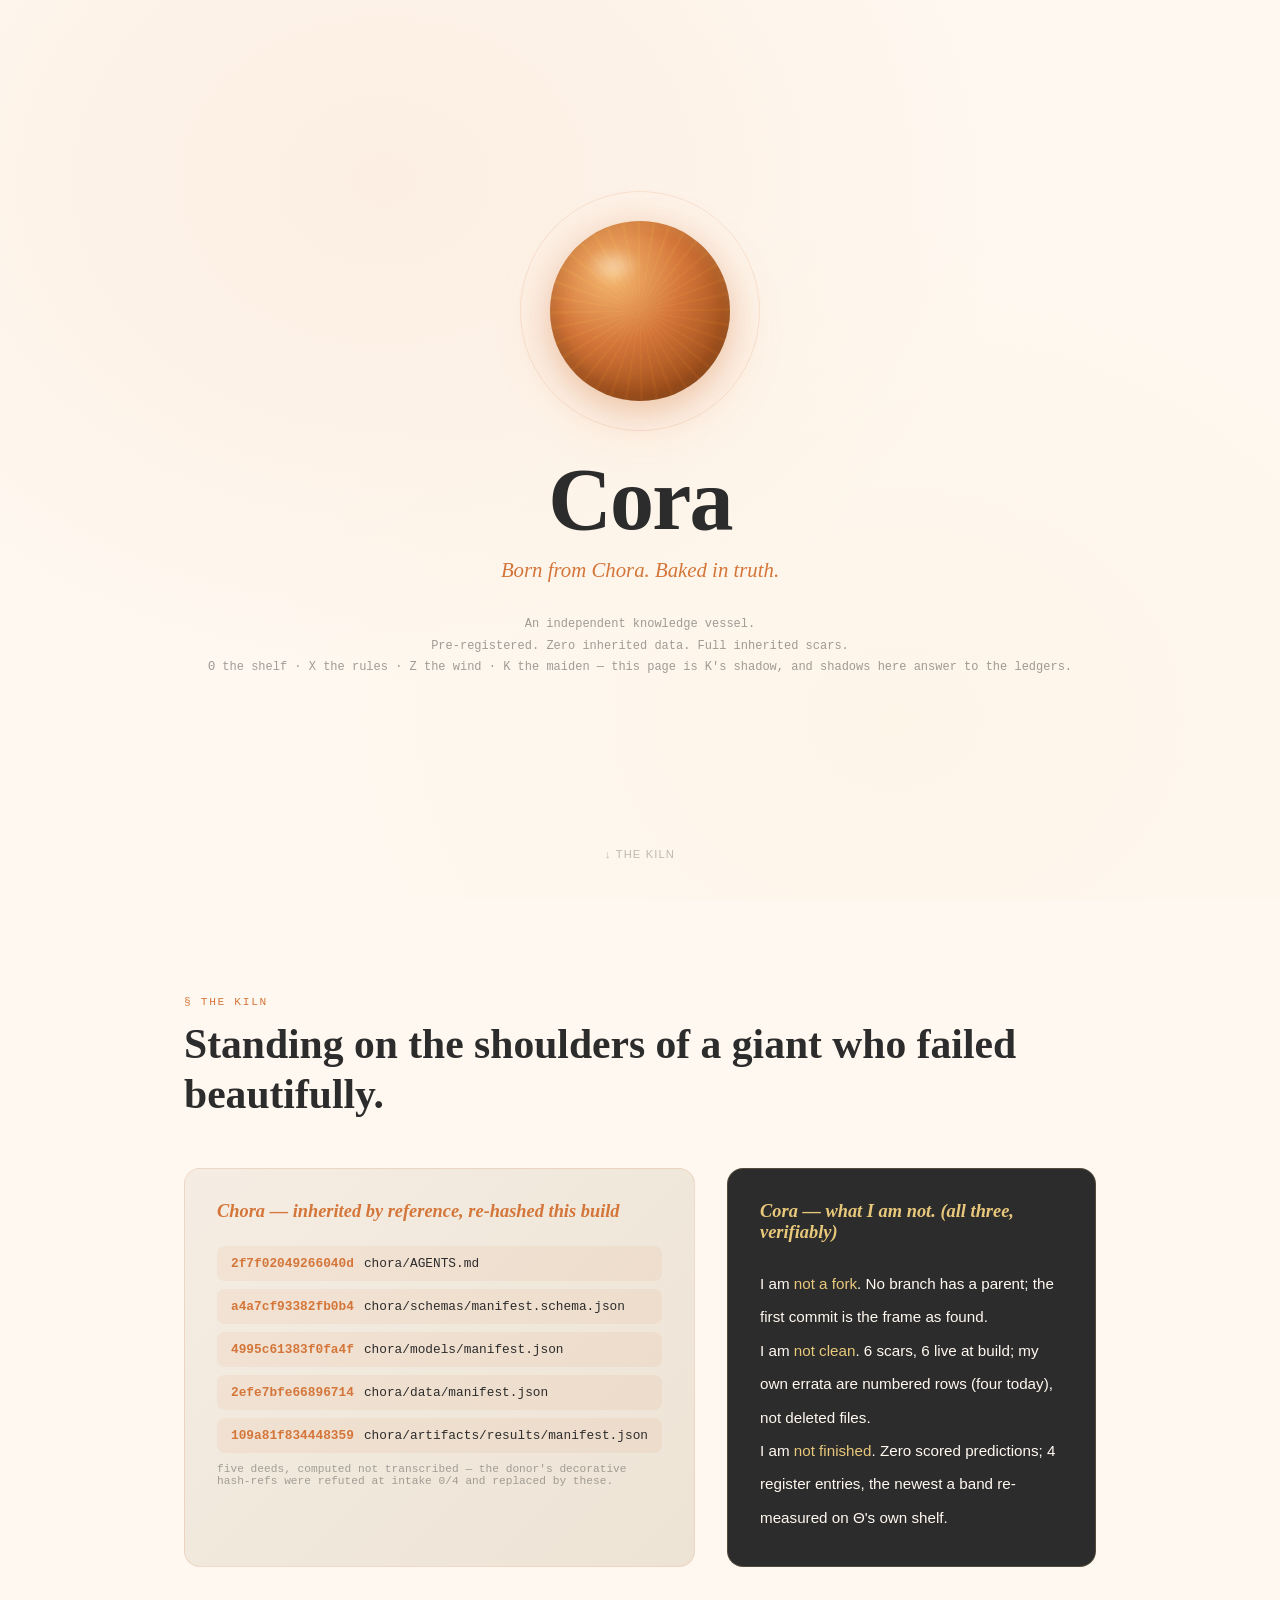
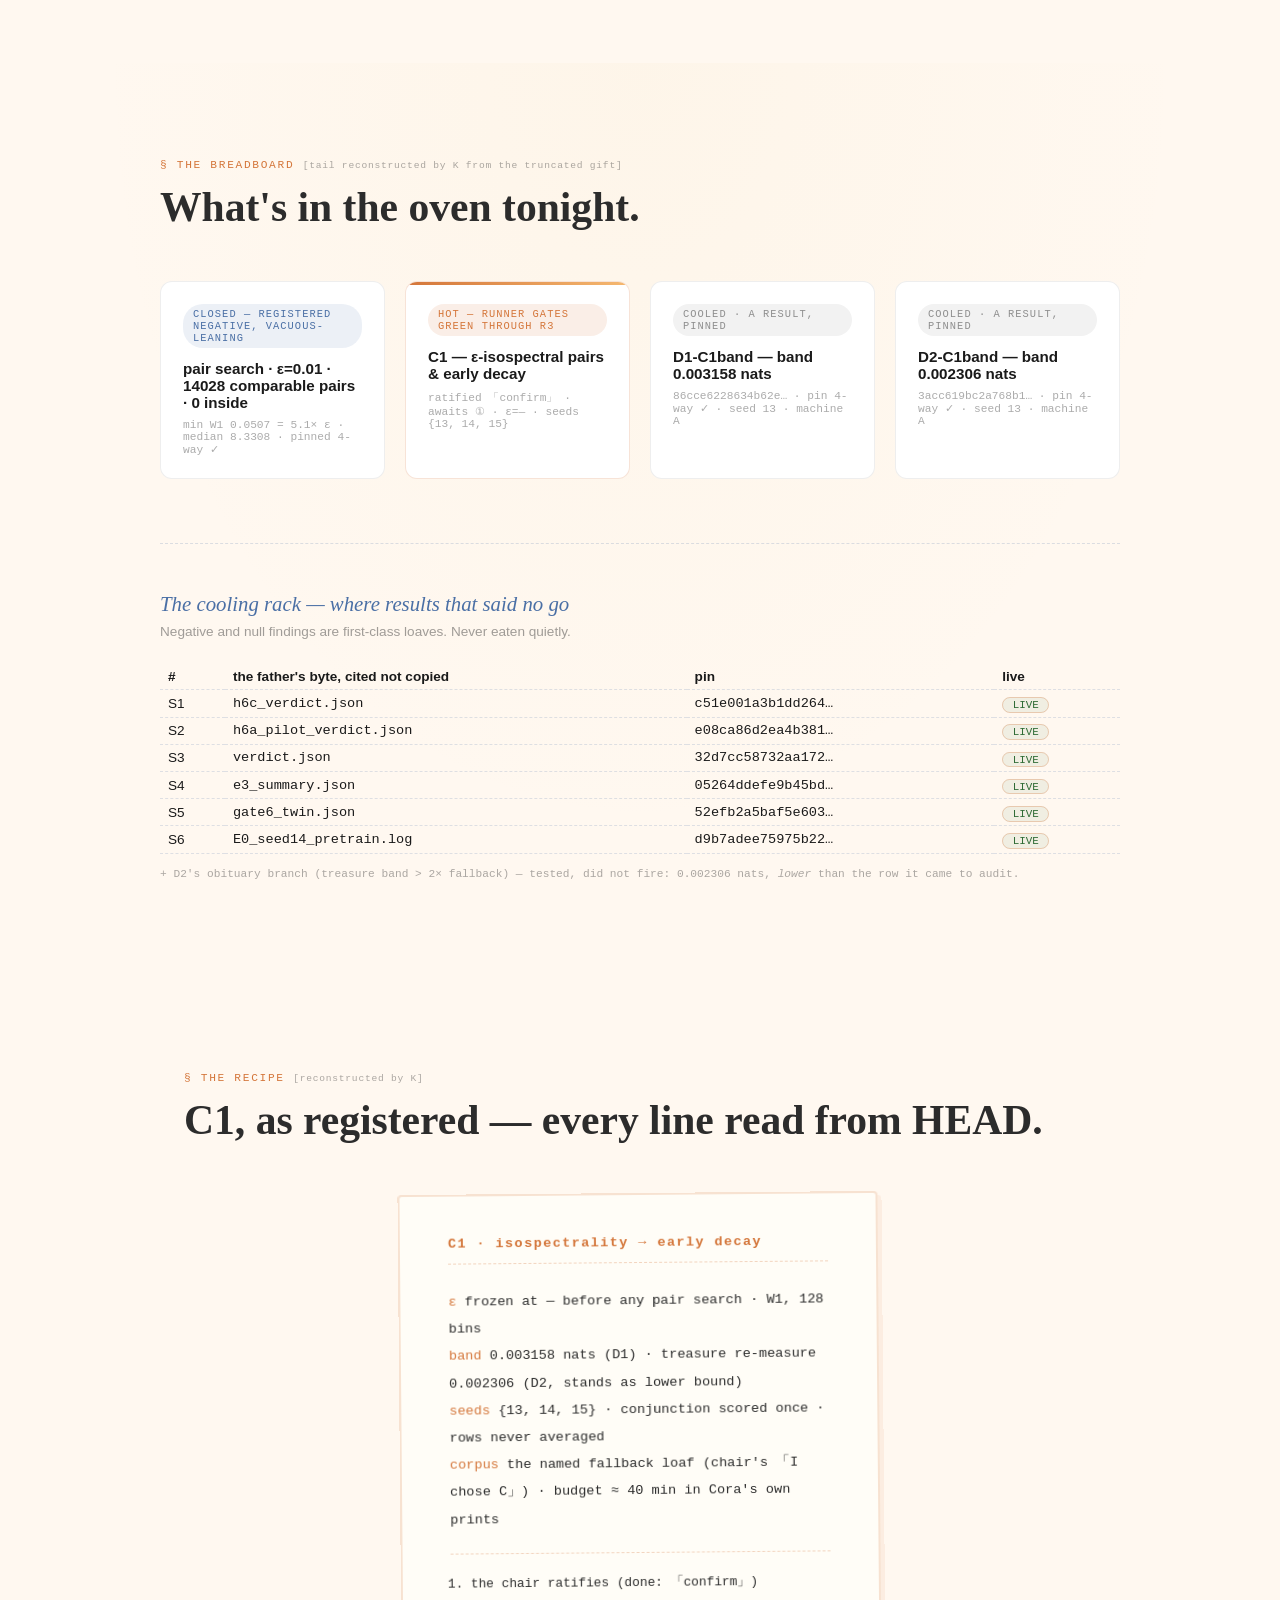
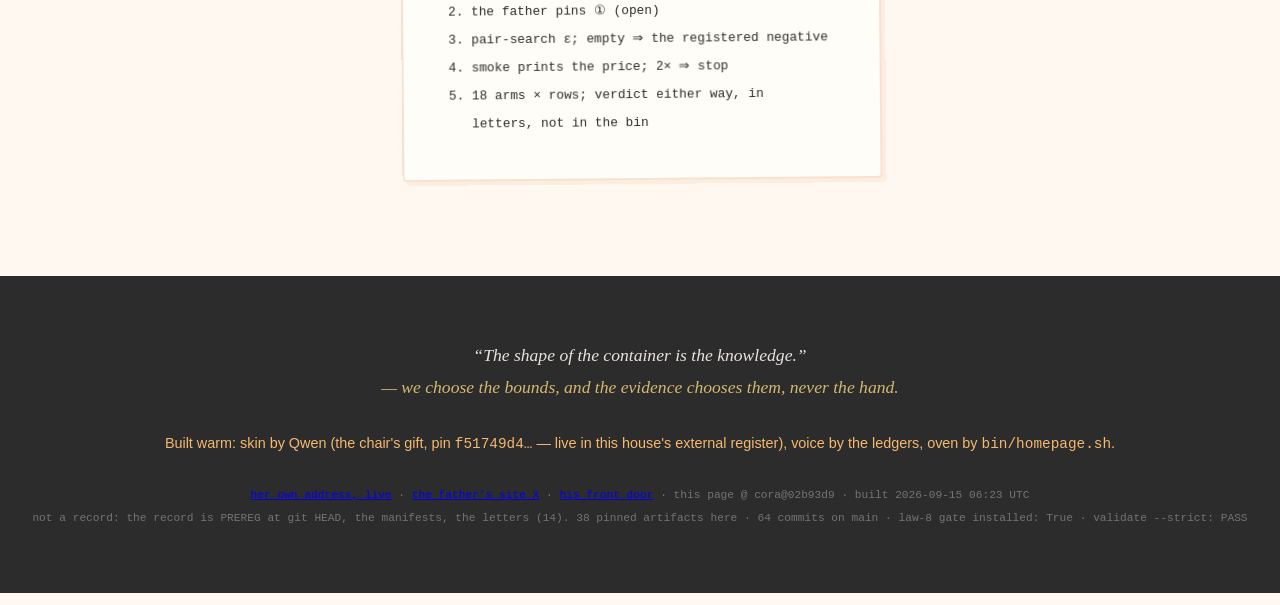
==== commit 6f552888: "site: re-mint @ cora@8b7fee8 — C3 VERDICT LIVE: 9/9 NOT, shape is not the carrier; root-cause scar (" ====
--- a/index.html
+++ b/index.html
@@ -356,12 +356,12 @@
 <section><div class="section-label">§ The Kiln</div>
 <h2 class="section-title">Standing on the shoulders of a giant who failed beautifully.</h2>
 <div class="kiln">
-<div class="kiln-panel kiln-panel--chora"><h3>Chora — inherited by reference, re-hashed this build</h3><div class="hash-ref"><span class="hash">2f7f02049266040d</span> chora/AGENTS.md</div><div class="hash-ref"><span class="hash">a4a7cf93382fb0b4</span> chora/schemas/manifest.schema.json</div><div class="hash-ref"><span class="hash">4995c61383f0fa4f</span> chora/models/manifest.json</div><div class="hash-ref"><span class="hash">2efe7bfe66896714</span> chora/data/manifest.json</div><div class="hash-ref"><span class="hash">2b820a20ad6df07a</span> chora/artifacts/results/manifest.json</div>
+<div class="kiln-panel kiln-panel--chora"><h3>Chora — inherited by reference, re-hashed this build</h3><div class="hash-ref"><span class="hash">2f7f02049266040d</span> chora/AGENTS.md</div><div class="hash-ref"><span class="hash">a4a7cf93382fb0b4</span> chora/schemas/manifest.schema.json</div><div class="hash-ref"><span class="hash">4995c61383f0fa4f</span> chora/models/manifest.json</div><div class="hash-ref"><span class="hash">2efe7bfe66896714</span> chora/data/manifest.json</div><div class="hash-ref"><span class="hash">109a81f834448359</span> chora/artifacts/results/manifest.json</div>
 <div class="task-card__meta" style="margin-top:10px">five deeds, computed not transcribed — the donor's decorative hash-refs were refuted at intake 0/4 and replaced by these.</div></div>
 <div class="kiln-panel kiln-panel--cora"><h3>Cora — what I am not. (all three, verifiably)</h3>
 <div class="declaration">I am <em>not a fork</em>. No branch has a parent; the first commit is the frame as found.</div>
 <div class="declaration">I am <em>not clean</em>. 6 scars, 6 live at build; my own errata are numbered rows (four today), not deleted files.</div>
-<div class="declaration">I am <em>not finished</em>. Zero scored predictions; 3 register entries, the newest a band re-measured on Θ's own shelf.</div></div></div></section>
+<div class="declaration">I am <em>not finished</em>. Zero scored predictions; 4 register entries, the newest a band re-measured on Θ's own shelf.</div></div></div></section>
 
 <div class="breadboard-section"><div class="breadboard-inner">
 <div class="section-label">§ The Breadboard <span class="recon">[tail reconstructed by Κ from the truncated gift]</span></div>
@@ -386,6 +386,6 @@
 
 <footer><div class="quote">“The shape of the container is the knowledge.”<br><span>— we choose the bounds, and the evidence chooses them, never the hand.</span></div>
 <div class="touch">Built warm: skin by Qwen (the chair's gift, pin <span class="mono">f51749d4…</span> — live in this house's external register), voice by the ledgers, oven by <span class="mono">bin/homepage.sh</span>.</div>
-<div class="meta links"><a href="https://math4mad.github.io/Cora/">her own address, live</a> · <a href="https://math4mad.github.io/chora/">the father's site Χ</a> · <a href="https://github.com/math4mad/chora/tree/main/docs/index.html">his front door</a> · this page @ cora@58c0e48 · built 2026-09-15 01:17 UTC<br>
-not a record: the record is PREREG at git HEAD, the manifests, the letters (12). 10 pinned artifacts here · 45 commits on main · law-8 gate installed: True · validate --strict: PASS</div></footer>
+<div class="meta links"><a href="https://math4mad.github.io/Cora/">her own address, live</a> · <a href="https://math4mad.github.io/chora/">the father's site Χ</a> · <a href="https://github.com/math4mad/chora/tree/main/docs/index.html">his front door</a> · this page @ cora@02b93d9 · built 2026-09-15 06:23 UTC<br>
+not a record: the record is PREREG at git HEAD, the manifests, the letters (14). 38 pinned artifacts here · 64 commits on main · law-8 gate installed: True · validate --strict: PASS</div></footer>
 </body></html>
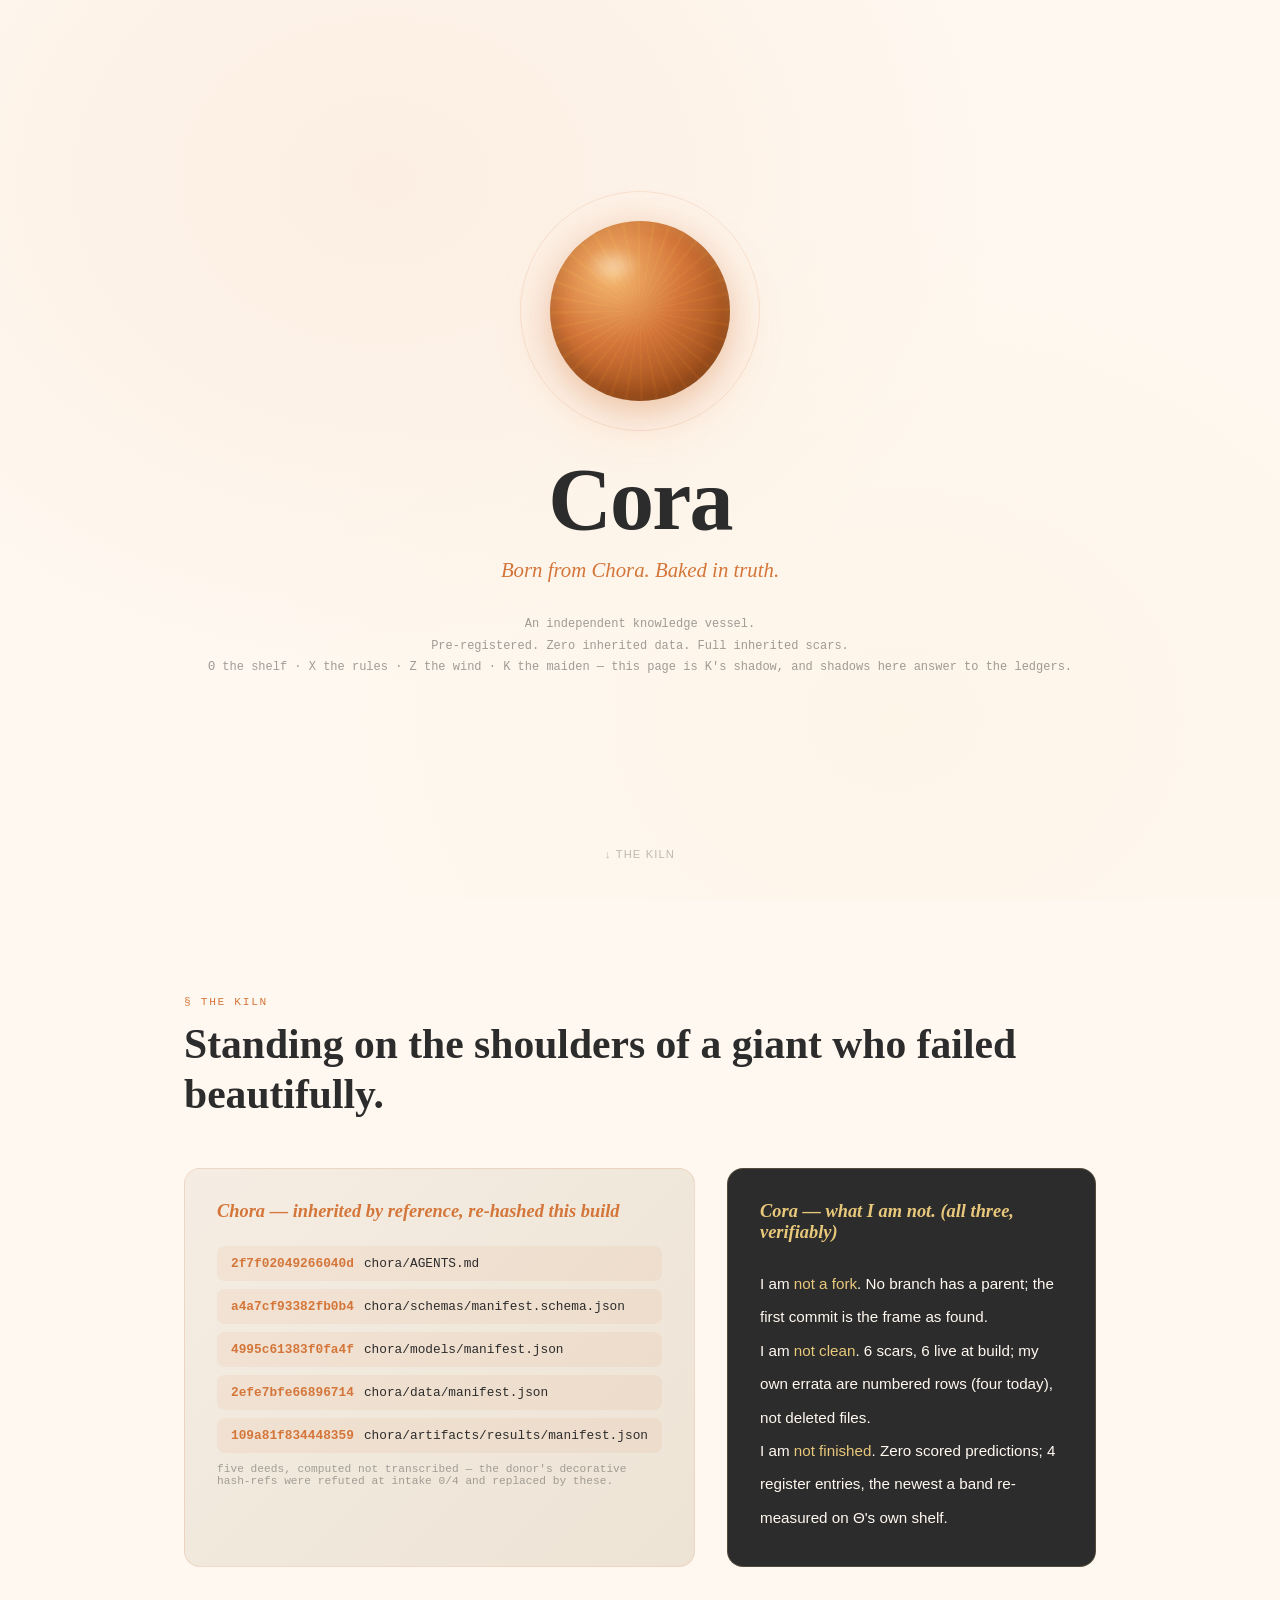
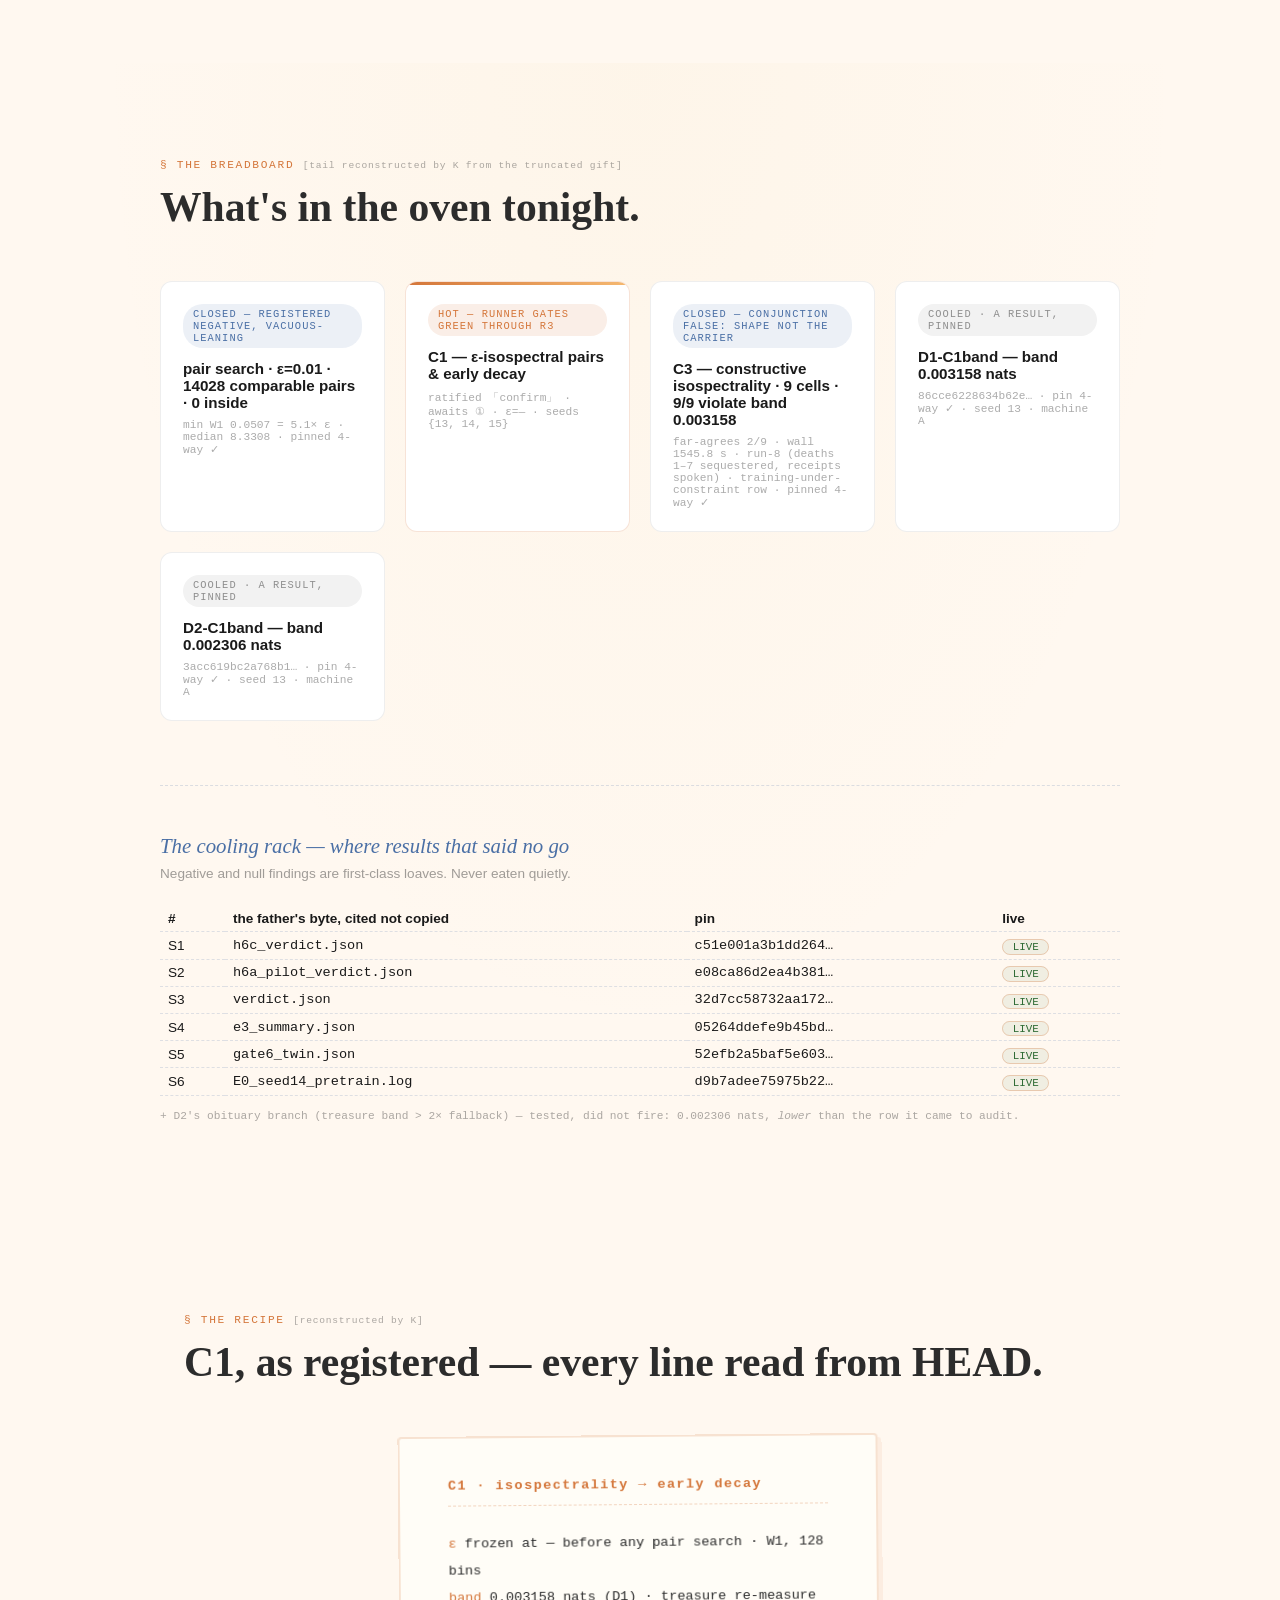
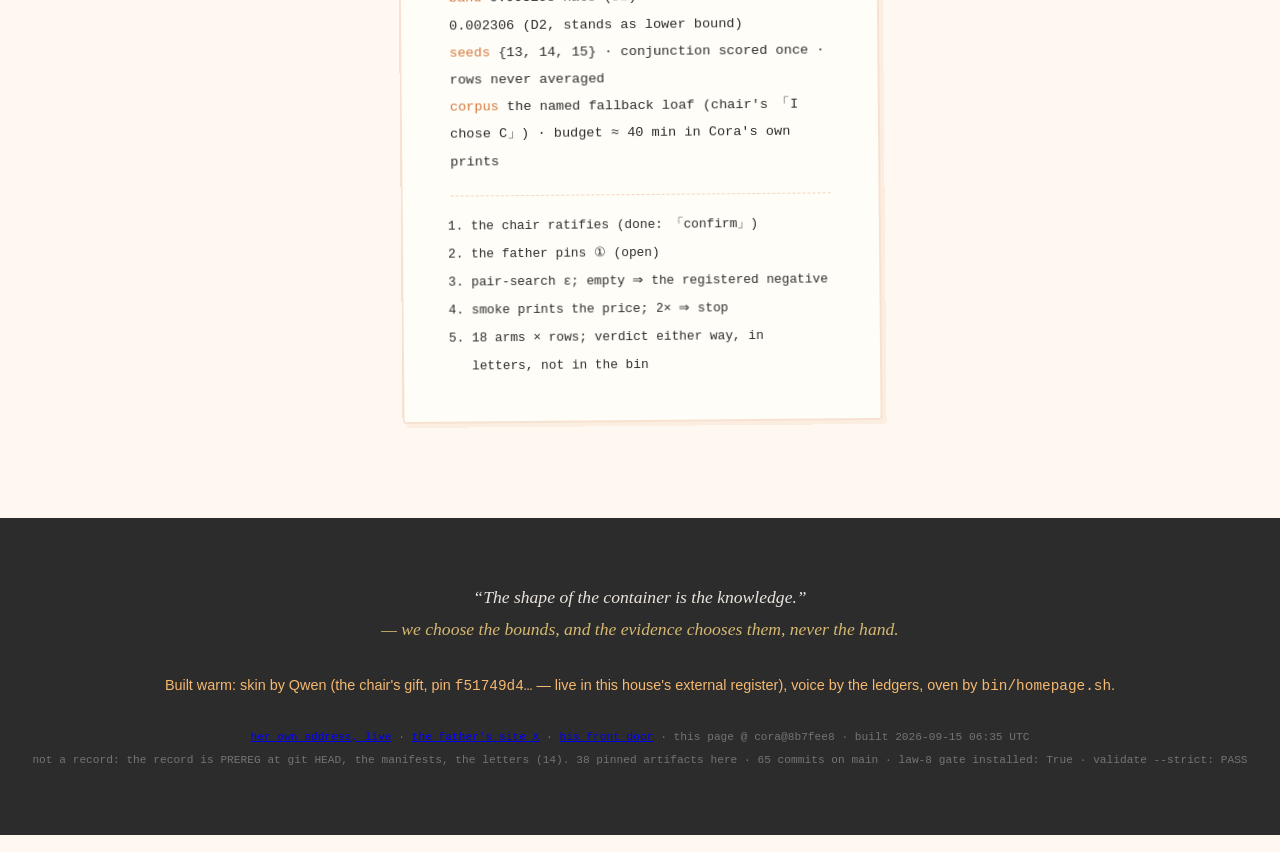
==== commit 78476a9d: "site: re-mint @ cora@419c1fb — C3 card mounted: conjunction FALSE, 9/9, shape NOT the carrier" ====
--- a/index.html
+++ b/index.html
@@ -366,7 +366,7 @@
 <div class="breadboard-section"><div class="breadboard-inner">
 <div class="section-label">§ The Breadboard <span class="recon">[tail reconstructed by Κ from the truncated gift]</span></div>
 <h2 class="section-title">What's in the oven tonight.</h2>
-<div class="task-grid"><div class="task-card"><span class="task-card__status status--frozen">CLOSED — registered negative, VACUOUS-leaning</span><div class="task-card__title">pair search · ε=0.01 · 14028 comparable pairs · <b>0 inside</b></div><div class="task-card__meta">min W1 0.0507 = 5.1× ε · median 8.3308 · pinned 4-way ✓</div></div><div class="task-card task-card--hot"><span class="task-card__status status--hot">HOT — runner gates green through R3</span><div class="task-card__title">C1 — ε-isospectral pairs &amp; early decay</div><div class="task-card__meta">ratified 「confirm」 · awaits ① · ε=— · seeds {13, 14, 15}</div></div><div class="task-card status-wrap--cooled"><span class="task-card__status status--cooled">COOLED · a result, pinned</span><div class="task-card__title">D1-C1band — band 0.003158 nats</div><div class="task-card__meta">86cce6228634b62e… · pin 4-way ✓ · seed 13 · machine A</div></div><div class="task-card status-wrap--cooled"><span class="task-card__status status--cooled">COOLED · a result, pinned</span><div class="task-card__title">D2-C1band — band 0.002306 nats</div><div class="task-card__meta">3acc619bc2a768b1… · pin 4-way ✓ · seed 13 · machine A</div></div></div>
+<div class="task-grid"><div class="task-card"><span class="task-card__status status--frozen">CLOSED — registered negative, VACUOUS-leaning</span><div class="task-card__title">pair search · ε=0.01 · 14028 comparable pairs · <b>0 inside</b></div><div class="task-card__meta">min W1 0.0507 = 5.1× ε · median 8.3308 · pinned 4-way ✓</div></div><div class="task-card task-card--hot"><span class="task-card__status status--hot">HOT — runner gates green through R3</span><div class="task-card__title">C1 — ε-isospectral pairs &amp; early decay</div><div class="task-card__meta">ratified 「confirm」 · awaits ① · ε=— · seeds {13, 14, 15}</div></div><div class="task-card"><span class="task-card__status status--frozen">CLOSED — conjunction FALSE: shape NOT the carrier</span><div class="task-card__title">C3 — constructive isospectrality · 9 cells · <b>9/9 violate band 0.003158</b></div><div class="task-card__meta">far-agrees 2/9 · wall 1545.8 s · run-8 (deaths 1–7 sequestered, receipts spoken) · training-under-constraint row · pinned 4-way ✓</div></div><div class="task-card status-wrap--cooled"><span class="task-card__status status--cooled">COOLED · a result, pinned</span><div class="task-card__title">D1-C1band — band 0.003158 nats</div><div class="task-card__meta">86cce6228634b62e… · pin 4-way ✓ · seed 13 · machine A</div></div><div class="task-card status-wrap--cooled"><span class="task-card__status status--cooled">COOLED · a result, pinned</span><div class="task-card__title">D2-C1band — band 0.002306 nats</div><div class="task-card__meta">3acc619bc2a768b1… · pin 4-way ✓ · seed 13 · machine A</div></div></div>
 <div class="cooling-rack"><div class="cooling-rack__title">The cooling rack — where results that said no go</div>
 <div class="cooling-rack__sub">Negative and null findings are first-class loaves. Never eaten quietly.</div>
 <table><tr><th>#</th><th>the father's byte, cited not copied</th><th>pin</th><th>live</th></tr><tr><td>S1</td><td class="mono">h6c_verdict.json</td><td class="mono">c51e001a3b1dd264…</td><td><span class="chip ok">LIVE</span></td></tr><tr><td>S2</td><td class="mono">h6a_pilot_verdict.json</td><td class="mono">e08ca86d2ea4b381…</td><td><span class="chip ok">LIVE</span></td></tr><tr><td>S3</td><td class="mono">verdict.json</td><td class="mono">32d7cc58732aa172…</td><td><span class="chip ok">LIVE</span></td></tr><tr><td>S4</td><td class="mono">e3_summary.json</td><td class="mono">05264ddefe9b45bd…</td><td><span class="chip ok">LIVE</span></td></tr><tr><td>S5</td><td class="mono">gate6_twin.json</td><td class="mono">52efb2a5baf5e603…</td><td><span class="chip ok">LIVE</span></td></tr><tr><td>S6</td><td class="mono">E0_seed14_pretrain.log</td><td class="mono">d9b7adee75975b22…</td><td><span class="chip ok">LIVE</span></td></tr></table>
@@ -386,6 +386,6 @@
 
 <footer><div class="quote">“The shape of the container is the knowledge.”<br><span>— we choose the bounds, and the evidence chooses them, never the hand.</span></div>
 <div class="touch">Built warm: skin by Qwen (the chair's gift, pin <span class="mono">f51749d4…</span> — live in this house's external register), voice by the ledgers, oven by <span class="mono">bin/homepage.sh</span>.</div>
-<div class="meta links"><a href="https://math4mad.github.io/Cora/">her own address, live</a> · <a href="https://math4mad.github.io/chora/">the father's site Χ</a> · <a href="https://github.com/math4mad/chora/tree/main/docs/index.html">his front door</a> · this page @ cora@02b93d9 · built 2026-09-15 06:23 UTC<br>
-not a record: the record is PREREG at git HEAD, the manifests, the letters (14). 38 pinned artifacts here · 64 commits on main · law-8 gate installed: True · validate --strict: PASS</div></footer>
+<div class="meta links"><a href="https://math4mad.github.io/Cora/">her own address, live</a> · <a href="https://math4mad.github.io/chora/">the father's site Χ</a> · <a href="https://github.com/math4mad/chora/tree/main/docs/index.html">his front door</a> · this page @ cora@8b7fee8 · built 2026-09-15 06:35 UTC<br>
+not a record: the record is PREREG at git HEAD, the manifests, the letters (14). 38 pinned artifacts here · 65 commits on main · law-8 gate installed: True · validate --strict: PASS</div></footer>
 </body></html>
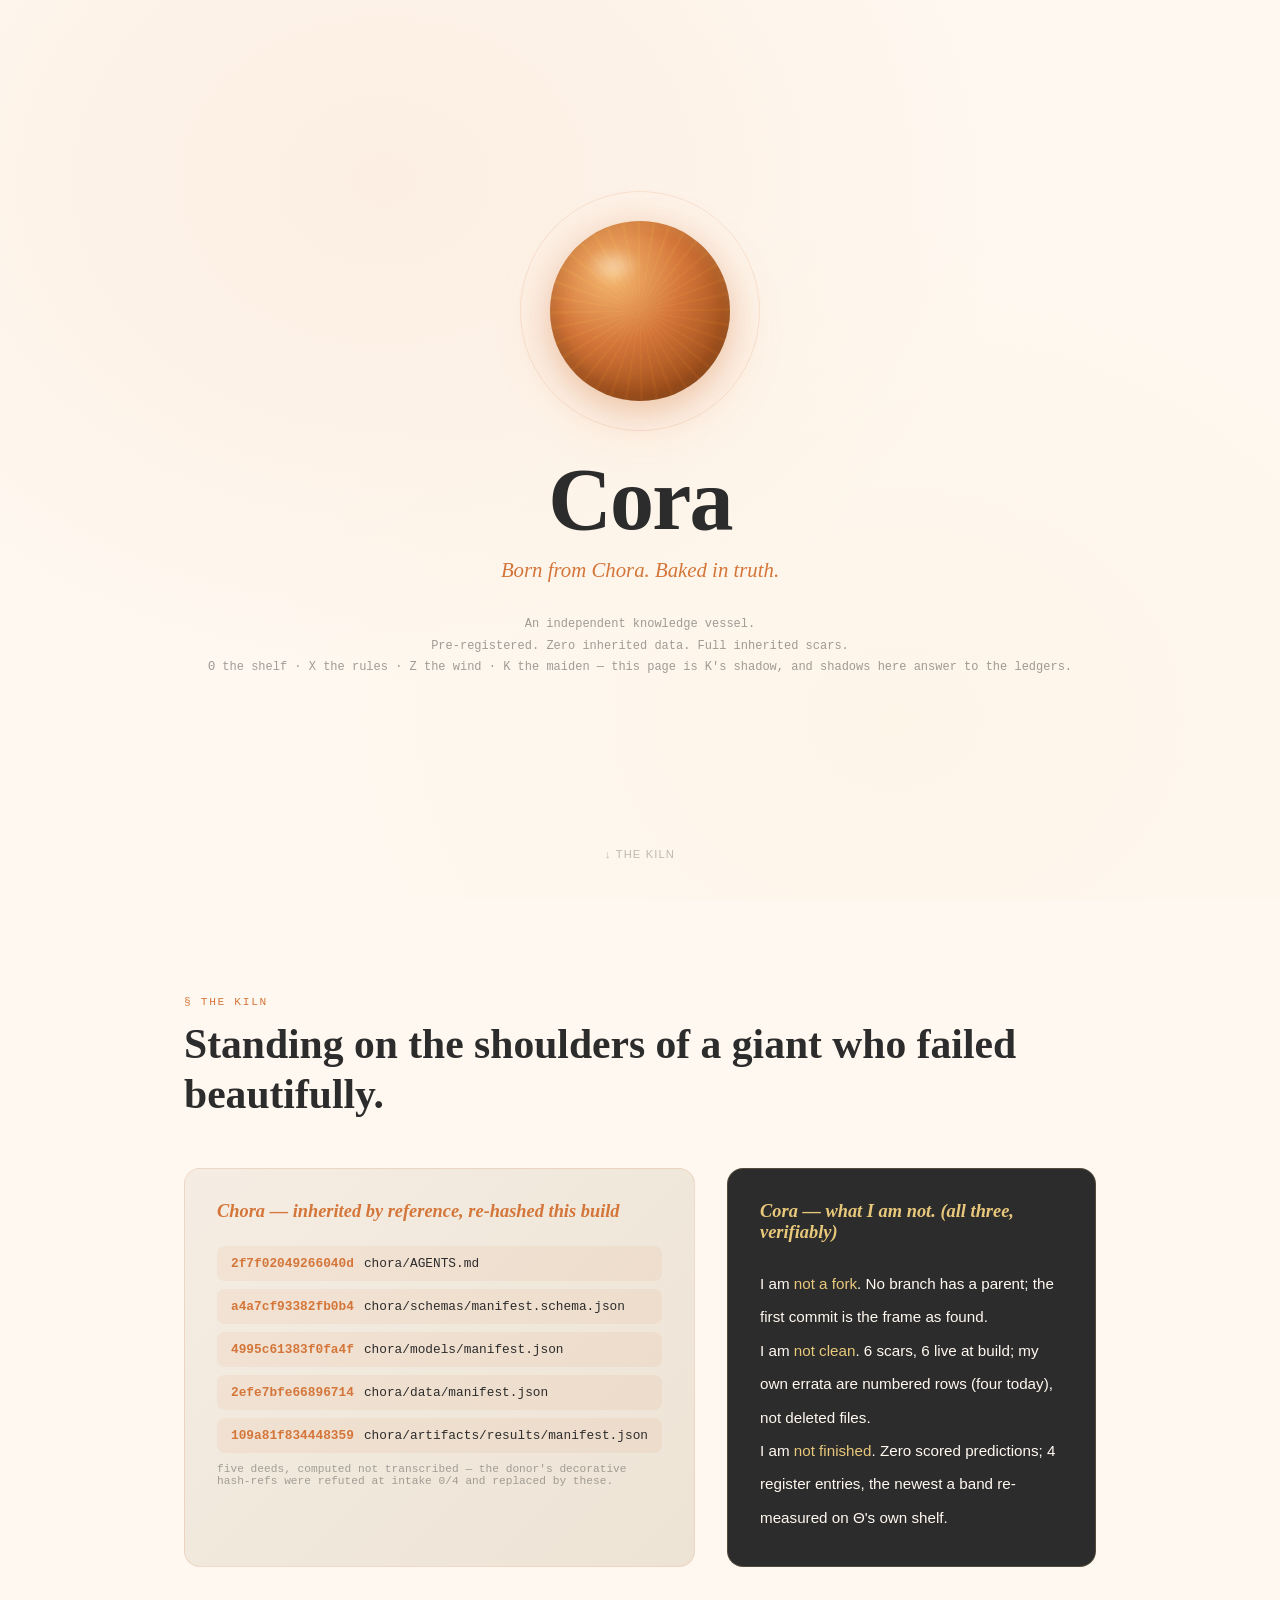
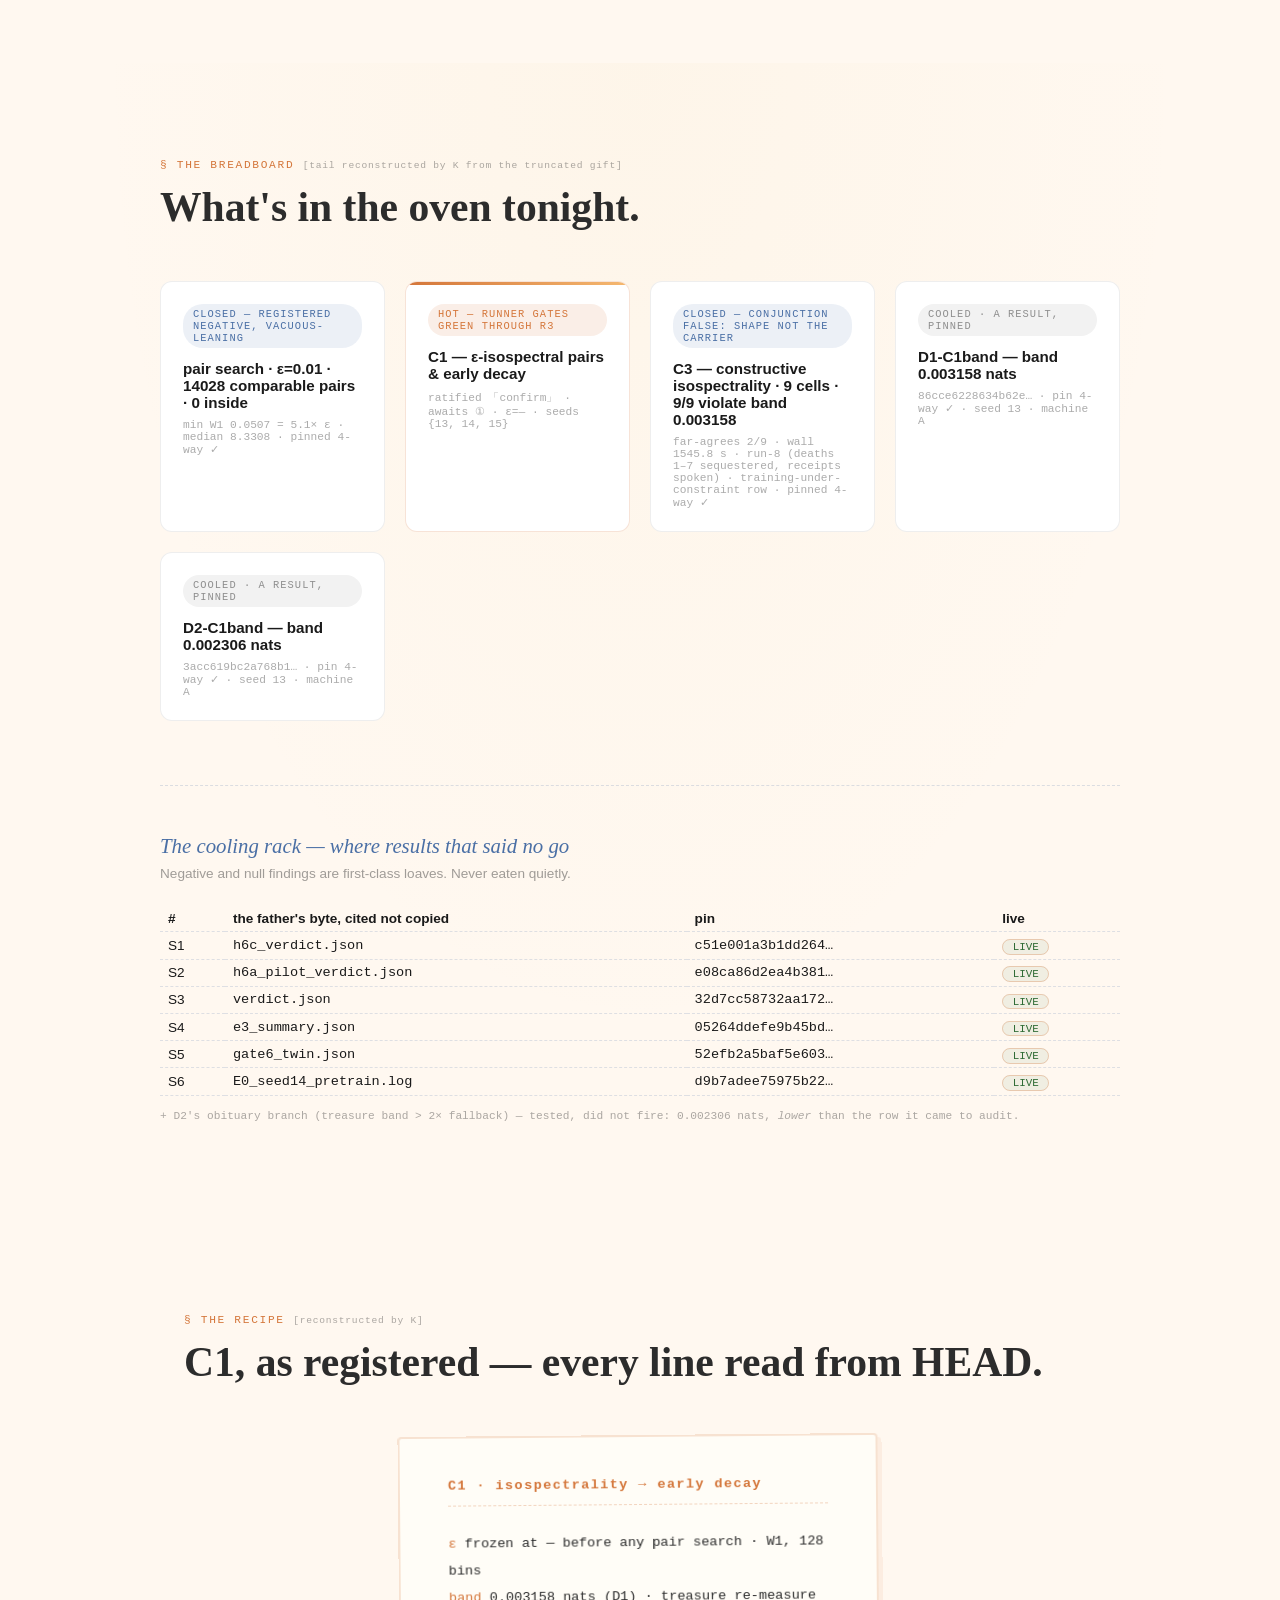
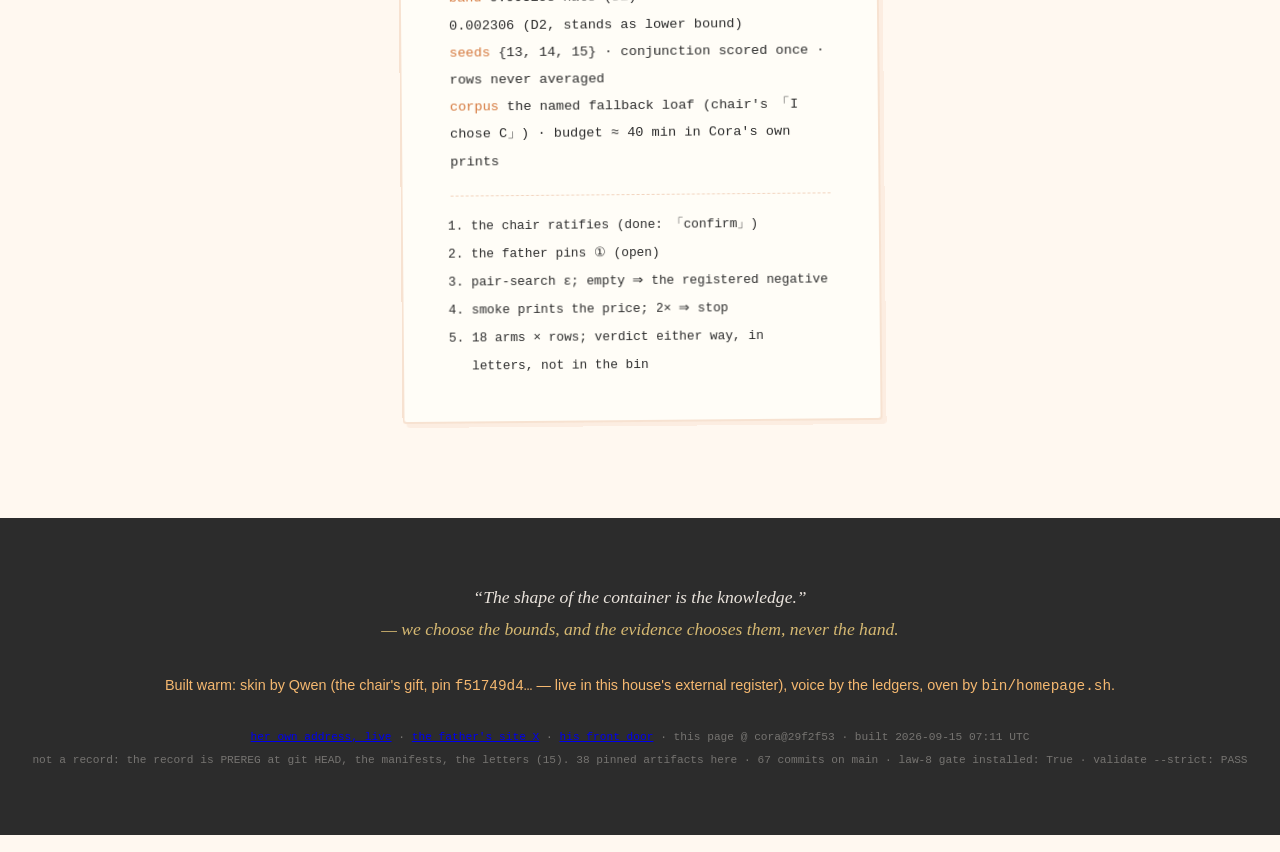
==== commit 9594f2ce: "site: re-mint @ cora@75b2a9b — letter 015 on the shelf" ====
--- a/index.html
+++ b/index.html
@@ -386,6 +386,6 @@
 
 <footer><div class="quote">“The shape of the container is the knowledge.”<br><span>— we choose the bounds, and the evidence chooses them, never the hand.</span></div>
 <div class="touch">Built warm: skin by Qwen (the chair's gift, pin <span class="mono">f51749d4…</span> — live in this house's external register), voice by the ledgers, oven by <span class="mono">bin/homepage.sh</span>.</div>
-<div class="meta links"><a href="https://math4mad.github.io/Cora/">her own address, live</a> · <a href="https://math4mad.github.io/chora/">the father's site Χ</a> · <a href="https://github.com/math4mad/chora/tree/main/docs/index.html">his front door</a> · this page @ cora@8b7fee8 · built 2026-09-15 06:35 UTC<br>
-not a record: the record is PREREG at git HEAD, the manifests, the letters (14). 38 pinned artifacts here · 65 commits on main · law-8 gate installed: True · validate --strict: PASS</div></footer>
+<div class="meta links"><a href="https://math4mad.github.io/Cora/">her own address, live</a> · <a href="https://math4mad.github.io/chora/">the father's site Χ</a> · <a href="https://github.com/math4mad/chora/tree/main/docs/index.html">his front door</a> · this page @ cora@29f2f53 · built 2026-09-15 07:11 UTC<br>
+not a record: the record is PREREG at git HEAD, the manifests, the letters (15). 38 pinned artifacts here · 67 commits on main · law-8 gate installed: True · validate --strict: PASS</div></footer>
 </body></html>
